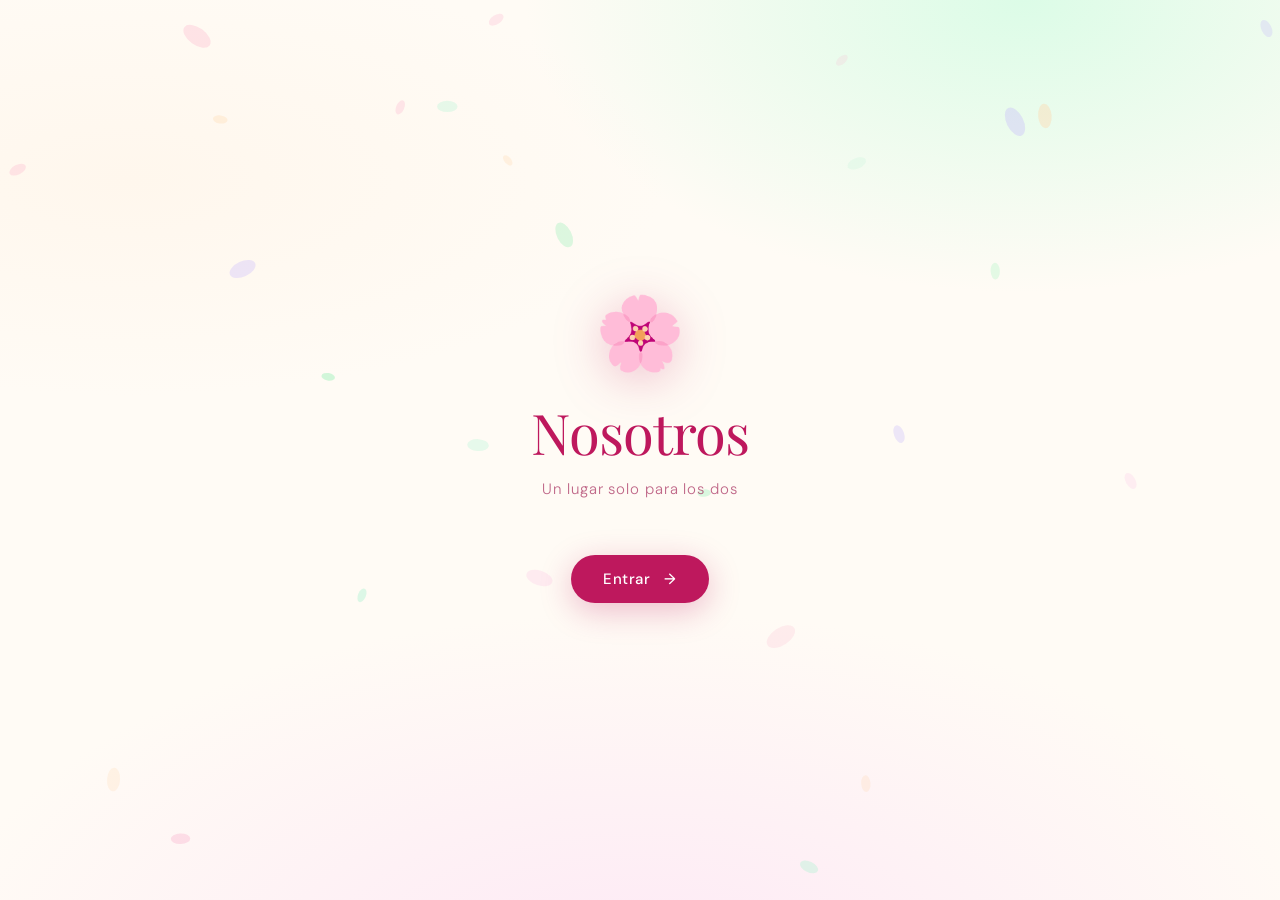
==== index.html @ 71f66331 "Rename index.html.html to index.html" ====
<!DOCTYPE html>
<html lang="es">
<head>
  <meta charset="UTF-8" />
  <meta name="viewport" content="width=device-width, initial-scale=1.0, viewport-fit=cover" />
  <title>Nosotros 💕</title>

  <!-- ── PWA / App icon meta ── -->
  <!-- Nombre que aparece bajo el ícono -->
  <meta name="application-name" content="Nosotros 💕" />
  <meta name="apple-mobile-web-app-title" content="Nosotros 💕" />

  <!-- iOS: comportamiento de app completa (sin barra Safari) -->
  <meta name="apple-mobile-web-app-capable" content="yes" />
  <meta name="apple-mobile-web-app-status-bar-style" content="default" />

  <!-- Android Chrome -->
  <meta name="mobile-web-app-capable" content="yes" />
  <meta name="theme-color" content="#fce7f3" />

  <!-- Ícono generado inline como SVG → data URI (iOS + Android) -->
  <link rel="apple-touch-icon" href="[data-uri]" />
  <link rel="icon" type="image/svg+xml" href="[data-uri]" />

  <!-- Manifest inline para Android (Chrome "Agregar a inicio") -->
  <link rel="manifest" href="[data-uri]" />

  <!-- Pantalla de splash para iOS (color de fondo mientras carga) -->
  <style>
    /* Ocupa toda la pantalla en modo standalone (sin barra Safari) */
    @media all and (display-mode: standalone) {
      body { padding-top: env(safe-area-inset-top); }
    }
  </style>

  <link href="https://fonts.googleapis.com/css2?family=Playfair+Display:ital,wght@0,400;0,500;1,400&family=DM+Sans:wght@300;400;500&display=swap" rel="stylesheet" />
  <style>
    *, *::before, *::after { box-sizing: border-box; margin: 0; padding: 0; }

    :root {
      --rose:    #be185d;
      --rose-lt: #fce7f3;
      --rose-md: #fbb6ce;
      --rose-dk: #9d174d;
      --green:   #065f46;
      --green-lt:#d1fae5;
      --green-md:#6ee7b7;
      --cream:   #fffbf5;
      --font-display: 'Playfair Display', Georgia, serif;
      --font-body:    'DM Sans', sans-serif;
    }

    html, body {
      min-height: 100%;
      background: var(--cream);
      font-family: var(--font-body);
      color: var(--rose-dk);
      overflow-x: hidden;
    }

    /* =========================================
       PORTADA
    ========================================= */
    #portada {
      min-height: 100vh;
      display: flex;
      flex-direction: column;
      align-items: center;
      justify-content: center;
      position: relative;
      cursor: pointer;
      overflow: hidden;
      background:
        radial-gradient(ellipse 80% 60% at 50% 110%, #fde8f5 0%, transparent 70%),
        radial-gradient(ellipse 60% 50% at 80% 0%, #dcfce7 0%, transparent 65%),
        radial-gradient(ellipse 70% 40% at 10% 20%, #fff7ed 0%, transparent 60%),
        var(--cream);
      transition: opacity 0.9s ease;
    }

    /* Petals canvas */
    #petalCanvas {
      position: absolute;
      inset: 0;
      pointer-events: none;
    }

    .portada-inner {
      position: relative;
      z-index: 2;
      display: flex;
      flex-direction: column;
      align-items: center;
      text-align: center;
      padding: 40px;
      animation: riseIn 1.2s cubic-bezier(0.22,1,0.36,1) both;
    }

    @keyframes riseIn {
      from { opacity: 0; transform: translateY(30px); }
      to   { opacity: 1; transform: translateY(0); }
    }

    .portada-icon {
      font-size: 72px;
      line-height: 1;
      margin-bottom: 24px;
      animation: heartbeat 2s ease-in-out infinite;
      filter: drop-shadow(0 8px 24px rgba(190,24,93,0.25));
    }

    @keyframes heartbeat {
      0%, 100% { transform: scale(1) rotate(-3deg); }
      30%       { transform: scale(1.15) rotate(2deg); }
      60%       { transform: scale(1.05) rotate(-1deg); }
    }

    .portada-title {
      font-family: var(--font-display);
      font-size: clamp(36px, 8vw, 56px);
      font-weight: 400;
      color: var(--rose);
      letter-spacing: -0.02em;
      margin-bottom: 10px;
    }

    .portada-sub {
      font-size: 15px;
      font-weight: 300;
      color: var(--rose-dk);
      opacity: 0.65;
      letter-spacing: 0.06em;
      margin-bottom: 56px;
    }

    .tap-btn {
      display: inline-flex;
      align-items: center;
      gap: 10px;
      padding: 14px 32px;
      background: var(--rose);
      color: white;
      border: none;
      border-radius: 60px;
      font-family: var(--font-body);
      font-size: 15px;
      font-weight: 500;
      letter-spacing: 0.04em;
      cursor: pointer;
      box-shadow: 0 8px 32px rgba(190,24,93,0.28);
      transition: transform 0.2s ease, box-shadow 0.2s ease;
      animation: tapPulse 2.5s ease-in-out infinite;
    }

    @keyframes tapPulse {
      0%, 100% { box-shadow: 0 8px 32px rgba(190,24,93,0.28); }
      50%       { box-shadow: 0 12px 40px rgba(190,24,93,0.45); }
    }

    .tap-btn:hover {
      transform: translateY(-2px);
      box-shadow: 0 16px 40px rgba(190,24,93,0.38);
    }

    /* =========================================
       CINEMATICA / MAIN
    ========================================= */
    #cine {
      display: none;
      min-height: 100vh;
      flex-direction: column;
      align-items: center;
      padding: 48px 24px 60px;
      background:
        radial-gradient(ellipse 90% 50% at 50% 0%, #fce7f3 0%, transparent 60%),
        radial-gradient(ellipse 60% 40% at 90% 80%, #d1fae5 0%, transparent 55%),
        var(--cream);
    }

    /* Fade + slide in cuando aparece */
    #cine.visible {
      animation: cineReveal 0.9s cubic-bezier(0.22,1,0.36,1) both;
    }

    @keyframes cineReveal {
      from { opacity: 0; transform: translateY(24px); }
      to   { opacity: 1; transform: translateY(0); }
    }

    /* Header */
    .cine-tag {
      font-size: 11px;
      letter-spacing: 0.2em;
      text-transform: uppercase;
      color: var(--rose);
      opacity: 0.55;
      margin-bottom: 8px;
    }

    .cine-headline {
      font-family: var(--font-display);
      font-size: clamp(28px, 6vw, 40px);
      font-weight: 400;
      color: var(--rose);
      text-align: center;
      margin-bottom: 40px;
      line-height: 1.2;
    }

    /* Contador */
    .contador-wrap {
      display: grid;
      grid-template-columns: repeat(3, 1fr);
      gap: 14px;
      width: 100%;
      max-width: 480px;
      margin-bottom: 12px;
    }

    .cont-card {
      background: white;
      border: 1px solid var(--rose-md);
      border-radius: 20px;
      padding: 22px 10px 18px;
      text-align: center;
      box-shadow: 0 4px 24px rgba(251,182,206,0.18);
      transition: transform 0.3s ease;
      animation: cardIn 0.7s cubic-bezier(0.22,1,0.36,1) both;
    }

    .cont-card:nth-child(1) { animation-delay: 0.1s; }
    .cont-card:nth-child(2) { animation-delay: 0.2s; }
    .cont-card:nth-child(3) { animation-delay: 0.3s; }

    @keyframes cardIn {
      from { opacity: 0; transform: translateY(16px) scale(0.95); }
      to   { opacity: 1; transform: translateY(0) scale(1); }
    }

    .cont-card:hover { transform: translateY(-3px); }

    .cont-num {
      display: block;
      font-family: var(--font-display);
      font-size: 48px;
      font-weight: 400;
      color: var(--rose);
      line-height: 1;
      margin-bottom: 6px;
    }

    .cont-label {
      display: block;
      font-size: 10px;
      font-weight: 500;
      letter-spacing: 0.18em;
      text-transform: uppercase;
      color: var(--rose-dk);
      opacity: 0.5;
    }

    .minSeg-line {
      font-size: 12px;
      color: var(--rose);
      opacity: 0.45;
      letter-spacing: 0.06em;
      margin-bottom: 32px;
      font-variant-numeric: tabular-nums;
    }

    /* Mensiversario banner */
    #mesBadge {
      display: none;
      width: 100%;
      max-width: 480px;
      background: linear-gradient(135deg, #fce7f3, #fff0f8);
      border: 1px solid var(--rose-md);
      border-radius: 16px;
      padding: 16px 20px;
      text-align: center;
      margin-bottom: 24px;
      animation: cineReveal 0.6s ease both;
    }

    #mesBadge p {
      font-size: 15px;
      color: var(--rose);
      font-family: var(--font-display);
      font-style: italic;
    }

    /* Fecha picker */
    .fecha-row {
      display: flex;
      align-items: center;
      gap: 12px;
      width: 100%;
      max-width: 480px;
      margin-bottom: 28px;
    }

    .fecha-row label {
      font-size: 13px;
      color: var(--rose);
      white-space: nowrap;
      opacity: 0.75;
      font-weight: 400;
    }

    .fecha-row input[type=date] {
      flex: 1;
      font-size: 14px;
      font-family: var(--font-body);
      border: 1px solid var(--rose-md);
      border-radius: 12px;
      padding: 8px 14px;
      background: white;
      color: var(--rose-dk);
      outline: none;
      transition: border-color 0.2s;
    }

    .fecha-row input[type=date]:focus {
      border-color: var(--rose);
    }

    /* Frase box */
    .frase-card {
      position: relative;
      width: 100%;
      max-width: 480px;
      background: white;
      border: 1px solid var(--green-md);
      border-radius: 20px;
      padding: 24px 28px;
      margin-bottom: 20px;
      text-align: center;
      box-shadow: 0 4px 24px rgba(110,231,183,0.12);
    }

    .frase-display {
      font-family: var(--font-display);
      font-style: italic;
      font-size: 18px;
      color: var(--green);
      line-height: 1.65;
    }

    .frase-edit-input {
      display: none;
      width: 100%;
      font-family: var(--font-display);
      font-style: italic;
      font-size: 17px;
      color: var(--green);
      border: none;
      outline: none;
      resize: none;
      text-align: center;
      background: transparent;
      line-height: 1.65;
    }

    .edit-frase-btn {
      position: absolute;
      top: 12px; right: 14px;
      background: none;
      border: none;
      font-size: 15px;
      cursor: pointer;
      opacity: 0.4;
      transition: opacity 0.2s;
    }
    .edit-frase-btn:hover { opacity: 1; }

    /* Frases extras */
    .frases-section {
      width: 100%;
      max-width: 480px;
      margin-bottom: 28px;
    }

    .frases-toggle {
      display: flex;
      align-items: center;
      justify-content: space-between;
      width: 100%;
      background: none;
      border: none;
      font-family: var(--font-body);
      font-size: 13px;
      color: var(--rose);
      opacity: 0.65;
      cursor: pointer;
      padding: 8px 0;
      letter-spacing: 0.04em;
      transition: opacity 0.2s;
    }
    .frases-toggle:hover { opacity: 1; }

    .frases-panel {
      display: none;
      flex-direction: column;
      gap: 8px;
      padding: 14px 0 4px;
    }
    .frases-panel.open { display: flex; }

    .frase-item {
      display: flex;
      align-items: center;
      gap: 8px;
    }

    .frase-item input[type=text] {
      flex: 1;
      font-family: var(--font-display);
      font-style: italic;
      font-size: 14px;
      border: 1px solid #e5e7eb;
      border-radius: 10px;
      padding: 8px 12px;
      color: var(--green);
      background: white;
      outline: none;
      transition: border-color 0.2s;
    }
    .frase-item input[type=text]:focus { border-color: var(--green-md); }

    .del-frase-btn {
      background: none;
      border: none;
      color: #f43f5e;
      font-size: 18px;
      cursor: pointer;
      opacity: 0.45;
      transition: opacity 0.2s;
      line-height: 1;
      padding: 2px 4px;
    }
    .del-frase-btn:hover { opacity: 1; }

    .add-frase-btn {
      align-self: flex-start;
      background: none;
      border: 1px solid var(--rose-md);
      border-radius: 10px;
      padding: 7px 16px;
      font-family: var(--font-body);
      font-size: 13px;
      color: var(--rose);
      cursor: pointer;
      margin-top: 4px;
      transition: background 0.2s;
    }
    .add-frase-btn:hover { background: var(--rose-lt); }

    /* Exportar / Importar */
    .sync-section {
      width: 100%;
      max-width: 480px;
      margin-bottom: 20px;
    }

    .sync-toggle {
      display: flex;
      align-items: center;
      justify-content: space-between;
      width: 100%;
      background: none;
      border: none;
      font-family: var(--font-body);
      font-size: 13px;
      color: var(--rose);
      opacity: 0.65;
      cursor: pointer;
      padding: 8px 0;
      letter-spacing: 0.04em;
      transition: opacity 0.2s;
    }
    .sync-toggle:hover { opacity: 1; }

    .sync-panel {
      display: none;
      flex-direction: column;
      gap: 12px;
      padding: 14px 0 4px;
    }
    .sync-panel.open { display: flex; }

    .sync-desc {
      font-size: 12px;
      color: var(--rose-dk);
      opacity: 0.6;
      line-height: 1.5;
    }

    .sync-btns {
      display: flex;
      gap: 10px;
      flex-wrap: wrap;
    }

    .sync-btn {
      flex: 1;
      min-width: 130px;
      padding: 10px 16px;
      border-radius: 12px;
      font-family: var(--font-body);
      font-size: 13px;
      font-weight: 500;
      cursor: pointer;
      text-align: center;
      transition: transform 0.15s ease, box-shadow 0.15s ease;
      border: none;
    }
    .sync-btn:hover { transform: translateY(-1px); }

    .sync-btn.export {
      background: var(--rose);
      color: white;
      box-shadow: 0 4px 16px rgba(190,24,93,0.22);
    }
    .sync-btn.export:hover { box-shadow: 0 8px 24px rgba(190,24,93,0.32); }

    .sync-btn.import {
      background: white;
      color: var(--green);
      border: 1px solid var(--green-md);
      box-shadow: 0 4px 16px rgba(110,231,183,0.12);
      display: flex;
      align-items: center;
      justify-content: center;
    }
    .sync-btn.import:hover { box-shadow: 0 8px 24px rgba(110,231,183,0.22); }

    .sync-msg {
      font-size: 13px;
      color: var(--green);
      font-style: italic;
      min-height: 20px;
      transition: opacity 0.3s;
    }
    .sync-msg.error { color: #e11d48; }

    .import-area {
      display: flex;
      flex-direction: column;
      gap: 8px;
    }

    .import-textarea {
      width: 100%;
      font-size: 11px;
      font-family: monospace;
      border: 1px solid #e5e7eb;
      border-radius: 10px;
      padding: 10px 12px;
      resize: none;
      color: var(--green);
      background: #f0fdf4;
      outline: none;
      transition: border-color 0.2s;
    }
    .import-textarea:focus { border-color: var(--green-md); }
    .import-textarea::placeholder { color: #9ca3af; font-style: italic; font-family: var(--font-body); }

    .sync-btn.import-paste {
      align-self: flex-start;
      background: white;
      color: var(--green);
      border: 1px solid var(--green-md);
      box-shadow: 0 4px 16px rgba(110,231,183,0.12);
      padding: 10px 20px;
      border-radius: 12px;
      font-family: var(--font-body);
      font-size: 13px;
      font-weight: 500;
      cursor: pointer;
      transition: transform 0.15s ease, box-shadow 0.15s ease;
    }
    .sync-btn.import-paste:hover {
      transform: translateY(-1px);
      box-shadow: 0 8px 24px rgba(110,231,183,0.22);
    }

    /* Volver */
    .back-btn {
      background: none;
      border: none;
      font-family: var(--font-body);
      font-size: 13px;
      color: var(--rose-dk);
      opacity: 0.4;
      cursor: pointer;
      margin-top: 12px;
      letter-spacing: 0.04em;
      transition: opacity 0.2s;
    }
    .back-btn:hover { opacity: 0.9; }

    /* =========================================
       CANVAS PETAL STYLES (JS driven)
    ========================================= */
    canvas { display: block; }
  </style>
</head>
<body>

<!-- ==================== PORTADA ==================== -->
<div id="portada" onclick="entrar()">
  <canvas id="petalCanvas"></canvas>

  <div class="portada-inner">
    <div class="portada-icon">🌸</div>
    <h1 class="portada-title">Nosotros</h1>
    <p class="portada-sub">Un lugar solo para los dos</p>
    <button class="tap-btn" onclick="entrar()">
      Entrar &nbsp; →
    </button>
  </div>
</div>

<!-- ==================== CINEMATICA ==================== -->
<div id="cine">

  <p class="cine-tag">💕 llevamos juntos</p>
  <h2 class="cine-headline">Cada día contigo cuenta</h2>

  <!-- Contador -->
  <div class="contador-wrap">
    <div class="cont-card">
      <span class="cont-num" id="numDias">0</span>
      <span class="cont-label">Días</span>
    </div>
    <div class="cont-card">
      <span class="cont-num" id="numMeses">0</span>
      <span class="cont-label">Meses</span>
    </div>
    <div class="cont-card">
      <span class="cont-num" id="numHoras">0</span>
      <span class="cont-label">Horas</span>
    </div>
  </div>
  <p class="minSeg-line" id="minSegLine">— : — actualizando…</p>

  <!-- Mensiversario -->
  <div id="mesBadge">
    <p>🎉 ¡Hoy cumplen <strong id="mesNum">0</strong> meses juntos! Feliz mensiversario 💕</p>
  </div>

  <!-- Fecha inicio -->
  <div class="fecha-row">
    <label>📅 Desde:</label>
    <input type="date" id="fechaInicio" onchange="guardarFecha()" />
  </div>

  <!-- Frase principal -->
  <div class="frase-card">
    <button class="edit-frase-btn" onclick="toggleEditFrase()" title="Editar frase">✏️</button>
    <p class="frase-display" id="fraseDisplay">"Desde ese día, todo tiene más color."</p>
    <textarea class="frase-edit-input" id="fraseEditArea" rows="3" onblur="guardarFrase()"></textarea>
  </div>

  <!-- Frases extras -->
  <div class="frases-section">
    <button class="frases-toggle" onclick="togglePanel()">
      <span>🌿 Frases adicionales (se alternan al abrir)</span>
      <span id="toggleArrow">▸</span>
    </button>
    <div class="frases-panel" id="frasesPanel">
      <div id="frasesLista"></div>
      <button class="add-frase-btn" onclick="agregarFrase()">+ Agregar frase</button>
    </div>
  </div>

  <!-- Exportar / Importar -->
  <div class="sync-section">
    <button class="sync-toggle" onclick="toggleSync()">
      <span>🔄 Exportar / Importar datos</span>
      <span id="syncArrow">▸</span>
    </button>
    <div class="sync-panel" id="syncPanel">
      <p class="sync-desc">Exportá el código de tus datos, copialo y pegalo en el otro dispositivo.</p>

      <div class="sync-btns">
        <button class="sync-btn export" onclick="exportarDatos()">⬇ Exportar — copiar código</button>
      </div>

      <div class="import-area">
        <p class="sync-desc" style="margin-bottom:8px">Importar en este dispositivo — pegá el código acá:</p>
        <textarea id="importTextarea" class="import-textarea" placeholder='Pegá el código exportado aquí...' rows="3"></textarea>
        <button class="sync-btn import-paste" onclick="importarDesdeTexto()">⬆ Importar</button>
      </div>

      <div id="syncMsg" class="sync-msg"></div>
    </div>
  </div>

  <button class="back-btn" onclick="volver()">← Volver a la portada</button>
</div>

<!-- ==================== SCRIPTS ==================== -->
<script>
  /* ---------- PETALS CANVAS ---------- */
  (function() {
    const canvas = document.getElementById('petalCanvas');
    const ctx = canvas.getContext('2d');
    let petals = [];
    const COLORS = ['#fbb6ce','#86efac','#fed7aa','#c4b5fd','#a7f3d0','#fbcfe8'];

    function resize() {
      canvas.width  = window.innerWidth;
      canvas.height = window.innerHeight;
    }

    function makePetal() {
      return {
        x:  Math.random() * canvas.width,
        y:  Math.random() * canvas.height,
        r:  6 + Math.random() * 10,
        vx: (Math.random() - 0.5) * 0.4,
        vy: -0.3 - Math.random() * 0.5,
        rot: Math.random() * Math.PI * 2,
        vRot: (Math.random() - 0.5) * 0.03,
        alpha: 0.15 + Math.random() * 0.25,
        color: COLORS[Math.floor(Math.random() * COLORS.length)]
      };
    }

    function init() {
      resize();
      for (let i = 0; i < 28; i++) petals.push(makePetal());
    }

    function drawPetal(p) {
      ctx.save();
      ctx.translate(p.x, p.y);
      ctx.rotate(p.rot);
      ctx.globalAlpha = p.alpha;
      ctx.fillStyle = p.color;
      ctx.beginPath();
      ctx.ellipse(0, 0, p.r, p.r * 0.55, 0, 0, Math.PI * 2);
      ctx.fill();
      ctx.restore();
    }

    function loop() {
      ctx.clearRect(0, 0, canvas.width, canvas.height);
      petals.forEach(p => {
        p.x   += p.vx;
        p.y   += p.vy;
        p.rot += p.vRot;
        if (p.y < -20) { p.y = canvas.height + 20; p.x = Math.random() * canvas.width; }
        drawPetal(p);
      });
      requestAnimationFrame(loop);
    }

    window.addEventListener('resize', resize);
    init();
    loop();
  })();

  /* ---------- STATE ---------- */
  const DEFAULT_FRASES = [
    "Desde ese día, todo tiene más color.",
    "Cada día contigo es mi favorito.",
    "Te elegí ayer, te elijo hoy, te elegiré siempre.",
    "Gracias por aparecer en mi historia.",
  ];

  let frases = JSON.parse(localStorage.getItem('frases_v2') || 'null') || [...DEFAULT_FRASES];
  let fraseIdx = 0;
  let timerRef = null;
  let panelOpen = false;

  /* ---------- PERSISTENCIA ---------- */
  function save() {
    try { localStorage.setItem('frases_v2', JSON.stringify(frases)); } catch(e) {}
  }

  function cargarFecha() {
    const f = localStorage.getItem('fechaInicio_v2');
    if (f) {
      document.getElementById('fechaInicio').value = f;
    } else {
      const d = new Date();
      d.setMonth(d.getMonth() - 2);
      document.getElementById('fechaInicio').value = d.toISOString().split('T')[0];
    }
  }

  function guardarFecha() {
    try { localStorage.setItem('fechaInicio_v2', document.getElementById('fechaInicio').value); } catch(e) {}
    actualizarContador();
  }

  /* ---------- CONTADOR ---------- */
  function actualizarContador() {
    const val = document.getElementById('fechaInicio').value;
    if (!val) return;
    const inicio = new Date(val + 'T00:00:00');
    const ahora  = new Date();
    const diffMs = ahora - inicio;
    if (diffMs < 0) return;

    const totalSeg  = Math.floor(diffMs / 1000);
    const totalMin  = Math.floor(totalSeg / 60);
    const totalHoras= Math.floor(totalMin / 60);
    const totalDias = Math.floor(totalHoras / 24);
    const meses     = Math.floor(totalDias / 30.4375);

    const seg = totalSeg % 60;
    const min = totalMin % 60;

    document.getElementById('numDias').textContent  = totalDias;
    document.getElementById('numMeses').textContent = meses;
    document.getElementById('numHoras').textContent = totalHoras;
    document.getElementById('minSegLine').textContent =
      String(min).padStart(2,'0') + ' min  ' + String(seg).padStart(2,'0') + ' seg — actualizando ⏱';

    /* Mensiversario */
    const badge = document.getElementById('mesBadge');
    if (new Date().getDate() === inicio.getDate() && meses > 0) {
      document.getElementById('mesNum').textContent = meses;
      badge.style.display = 'block';
    } else {
      badge.style.display = 'none';
    }
  }

  /* ---------- FRASES ---------- */
  function mostrarFrase() {
    const idx = fraseIdx % frases.length;
    document.getElementById('fraseDisplay').textContent = '\u201c' + frases[idx] + '\u201d';
    document.getElementById('fraseEditArea').value = frases[idx];
    fraseIdx = (fraseIdx + 1) % frases.length;
  }

  function toggleEditFrase() {
    const display = document.getElementById('fraseDisplay');
    const area    = document.getElementById('fraseEditArea');
    if (area.style.display === 'block') {
      guardarFrase();
    } else {
      const idx = (fraseIdx - 1 + frases.length) % frases.length;
      area.value = frases[idx];
      area.style.display = 'block';
      display.style.display = 'none';
      area.focus();
    }
  }

  function guardarFrase() {
    const area    = document.getElementById('fraseEditArea');
    const display = document.getElementById('fraseDisplay');
    const idx     = (fraseIdx - 1 + frases.length) % frases.length;
    if (area.value.trim()) {
      frases[idx] = area.value.trim();
      save();
    }
    display.textContent = '\u201c' + frases[idx] + '\u201d';
    area.style.display    = 'none';
    display.style.display = 'block';
    renderFrasesLista();
  }

  function renderFrasesLista() {
    const lista = document.getElementById('frasesLista');
    lista.innerHTML = '';
    frases.forEach((fr, i) => {
      const row = document.createElement('div');
      row.className = 'frase-item';
      const inp = document.createElement('input');
      inp.type = 'text';
      inp.value = fr;
      inp.addEventListener('change', () => { frases[i] = inp.value; save(); });
      row.appendChild(inp);
      if (frases.length > 1) {
        const del = document.createElement('button');
        del.className = 'del-frase-btn';
        del.textContent = '×';
        del.addEventListener('click', () => { frases.splice(i,1); save(); renderFrasesLista(); });
        row.appendChild(del);
      }
      lista.appendChild(row);
    });
  }

  function agregarFrase() {
    frases.push('Escribí tu frase aquí...');
    save();
    renderFrasesLista();
  }

  function togglePanel() {
    panelOpen = !panelOpen;
    document.getElementById('frasesPanel').classList.toggle('open', panelOpen);
    document.getElementById('toggleArrow').textContent = panelOpen ? '▾' : '▸';
    if (panelOpen) renderFrasesLista();
  }

  /* ---------- SYNC: EXPORTAR / IMPORTAR ---------- */
  let syncOpen = false;

  function toggleSync() {
    syncOpen = !syncOpen;
    document.getElementById('syncPanel').classList.toggle('open', syncOpen);
    document.getElementById('syncArrow').textContent = syncOpen ? '▾' : '▸';
  }

  function exportarDatos() {
    const datos = {
      version: 1,
      fechaInicio: document.getElementById('fechaInicio').value || localStorage.getItem('fechaInicio_v2') || '',
      frases: frases
    };
    const json = JSON.stringify(datos);

    // Mostrar modal con el código para copiar
    document.getElementById('exportJson').value = json;
    document.getElementById('exportModal').style.display = 'flex';
  }

  function copiarJson() {
    const ta = document.getElementById('exportJson');
    ta.select();
    ta.setSelectionRange(0, 99999);
    try {
      navigator.clipboard.writeText(ta.value).then(() => {
        mostrarSyncMsg('✅ Copiado al portapapeles', false);
      }).catch(() => {
        document.execCommand('copy');
        mostrarSyncMsg('✅ Copiado al portapapeles', false);
      });
    } catch(e) {
      document.execCommand('copy');
      mostrarSyncMsg('✅ Copiado al portapapeles', false);
    }
    cerrarModal();
  }

  function cerrarModal() {
    document.getElementById('exportModal').style.display = 'none';
  }

  function importarDatos(event) {
    const file = event.target.files[0];
    if (!file) return;
    const reader = new FileReader();
    reader.onload = function(e) {
      procesarJson(e.target.result);
      event.target.value = '';
    };
    reader.readAsText(file);
  }

  function importarDesdeTexto() {
    const texto = document.getElementById('importTextarea').value.trim();
    if (!texto) { mostrarSyncMsg('❌ Pegá el código primero', true); return; }
    procesarJson(texto);
    document.getElementById('importTextarea').value = '';
  }

  function procesarJson(texto) {
    try {
      const datos = JSON.parse(texto);
      if (!datos.frases || !Array.isArray(datos.frases)) throw new Error('inválido');
      if (datos.fechaInicio) {
        document.getElementById('fechaInicio').value = datos.fechaInicio;
        localStorage.setItem('fechaInicio_v2', datos.fechaInicio);
      }
      frases = datos.frases;
      fraseIdx = 0;
      save();
      mostrarFrase();
      renderFrasesLista();
      actualizarContador();
      mostrarSyncMsg('💕 Datos importados correctamente', false);
    } catch(err) {
      mostrarSyncMsg('❌ Código inválido. Copialo completo desde la exportación.', true);
    }
  }

  function mostrarSyncMsg(texto, esError) {
    const msg = document.getElementById('syncMsg');
    msg.textContent = texto;
    msg.className = 'sync-msg' + (esError ? ' error' : '');
    setTimeout(() => { msg.textContent = ''; msg.className = 'sync-msg'; }, 5000);
  }

  /* ---------- NAVEGACION ---------- */
  function entrar() {
    const portada = document.getElementById('portada');
    const cine    = document.getElementById('cine');
    portada.style.opacity = '0';
    portada.style.pointerEvents = 'none';
    setTimeout(() => {
      portada.style.display = 'none';
      cine.style.display    = 'flex';
      cine.classList.add('visible');
      cargarFecha();
      mostrarFrase();
      actualizarContador();
      timerRef = setInterval(actualizarContador, 1000);
    }, 800);
  }

  function volver() {
    if (timerRef) { clearInterval(timerRef); timerRef = null; }
    const cine    = document.getElementById('cine');
    const portada = document.getElementById('portada');
    cine.classList.remove('visible');
    cine.style.display = 'none';
    portada.style.display = 'flex';
    portada.style.opacity = '0';
    portada.style.pointerEvents = '';
    setTimeout(() => { portada.style.opacity = '1'; }, 30);
  }
</script>
<!-- Modal exportación -->
<div id="exportModal" style="display:none; position:fixed; inset:0; background:rgba(0,0,0,0.45); z-index:999; align-items:center; justify-content:center; padding:24px;">
  <div style="background:white; border-radius:20px; padding:28px 24px; width:100%; max-width:440px; box-shadow:0 16px 48px rgba(0,0,0,0.2);">
    <p style="font-family:var(--font-display); font-size:18px; color:var(--rose); margin-bottom:8px;">Tus datos 💕</p>
    <p style="font-size:12px; color:var(--rose-dk); opacity:0.6; margin-bottom:14px; line-height:1.5;">Copiá este código completo y pegalo en la sección "Importar" del otro dispositivo. También podés mandarlo por WhatsApp o email.</p>
    <textarea id="exportJson" readonly style="width:100%; height:90px; font-size:11px; font-family:monospace; border:1px solid var(--rose-md); border-radius:10px; padding:10px; resize:none; color:var(--rose-dk); background:#fff8fb; outline:none;"></textarea>
    <div style="display:flex; gap:10px; margin-top:14px;">
      <button onclick="copiarJson()" style="flex:1; padding:11px; background:var(--rose); color:white; border:none; border-radius:12px; font-family:var(--font-body); font-size:14px; font-weight:500; cursor:pointer;">📋 Copiar</button>
      <button onclick="cerrarModal()" style="padding:11px 18px; background:none; border:1px solid #e5e7eb; border-radius:12px; font-family:var(--font-body); font-size:14px; color:#6b7280; cursor:pointer;">Cerrar</button>
    </div>
  </div>
</div>

</body>
</html>
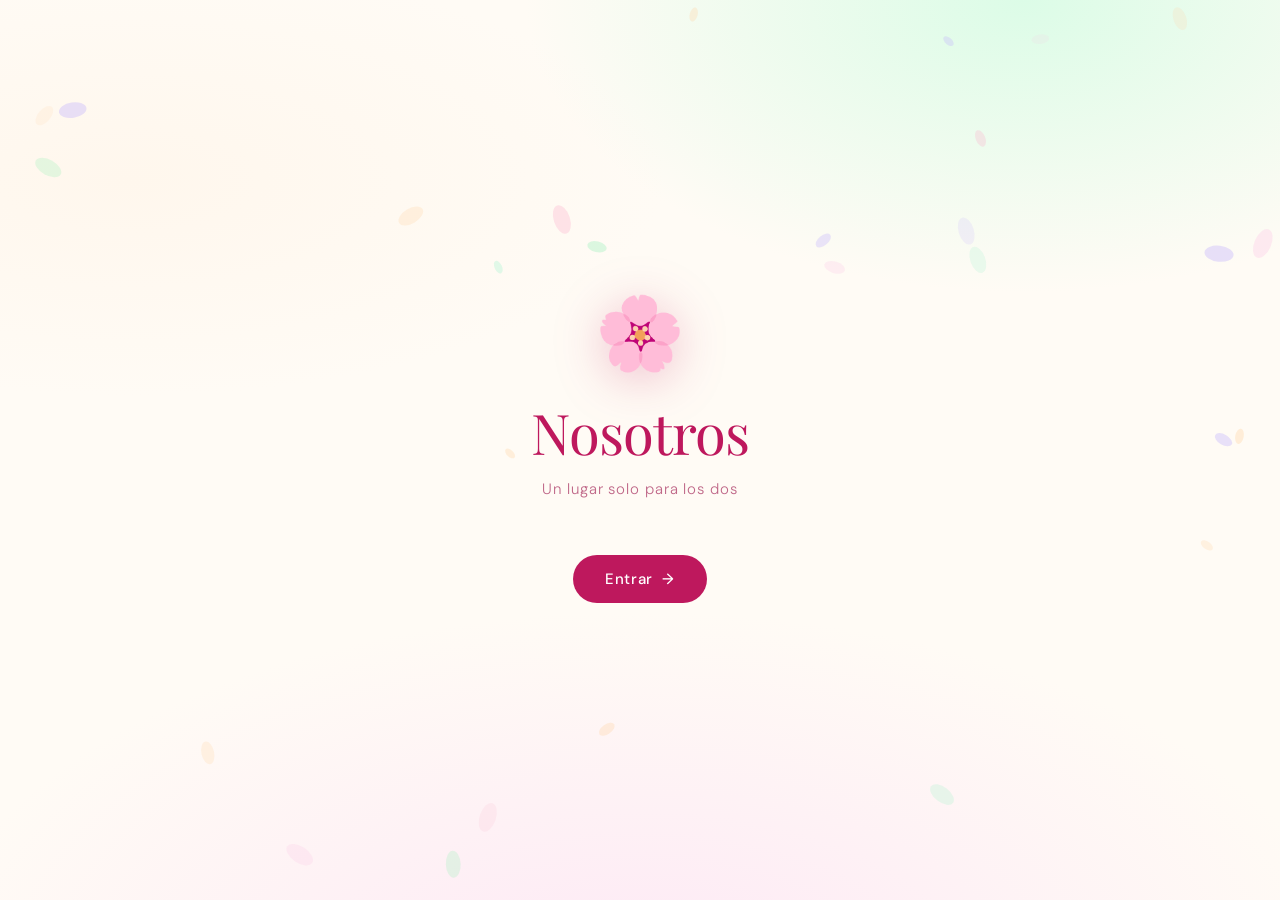
==== commit 6c361b1f: "Arregle 2 bugs en frases" ====
--- a/index.html
+++ b/index.html
@@ -5,62 +5,86 @@
   <meta name="viewport" content="width=device-width, initial-scale=1.0, viewport-fit=cover" />
   <title>Nosotros 💕</title>
 
-  <!-- ── PWA / App icon meta ── -->
-  <!-- Nombre que aparece bajo el ícono -->
-  <meta name="application-name" content="Nosotros 💕" />
-  <meta name="apple-mobile-web-app-title" content="Nosotros 💕" />
-
-  <!-- iOS: comportamiento de app completa (sin barra Safari) -->
-  <meta name="apple-mobile-web-app-capable" content="yes" />
+  <!-- ── PWA meta ── -->
+  <meta name="application-name"                content="Nosotros 💕" />
+  <meta name="apple-mobile-web-app-title"      content="Nosotros 💕" />
+  <meta name="apple-mobile-web-app-capable"    content="yes" />
   <meta name="apple-mobile-web-app-status-bar-style" content="default" />
-
-  <!-- Android Chrome -->
-  <meta name="mobile-web-app-capable" content="yes" />
-  <meta name="theme-color" content="#fce7f3" />
-
-  <!-- Ícono generado inline como SVG → data URI (iOS + Android) -->
+  <meta name="mobile-web-app-capable"          content="yes" />
+  <meta name="theme-color"                     content="#fce7f3" />
+
+  <!-- ── Ícono SVG inline (iOS + Android) ── -->
   <link rel="apple-touch-icon" href="[data-uri]" />
-  <link rel="icon" type="image/svg+xml" href="[data-uri]" />
-
-  <!-- Manifest inline para Android (Chrome "Agregar a inicio") -->
+  <link rel="icon" type="image/svg+xml"        href="[data-uri]" />
+
+  <!-- ── Manifest Android ── -->
   <link rel="manifest" href="[data-uri]" />
 
-  <!-- Pantalla de splash para iOS (color de fondo mientras carga) -->
+  <link href="https://fonts.googleapis.com/css2?family=Playfair+Display:ital,wght@0,400;0,500;1,400&family=DM+Sans:wght@300;400;500&display=swap" rel="stylesheet" />
+
   <style>
-    /* Ocupa toda la pantalla en modo standalone (sin barra Safari) */
-    @media all and (display-mode: standalone) {
-      body { padding-top: env(safe-area-inset-top); }
-    }
-  </style>
-
-  <link href="https://fonts.googleapis.com/css2?family=Playfair+Display:ital,wght@0,400;0,500;1,400&family=DM+Sans:wght@300;400;500&display=swap" rel="stylesheet" />
-  <style>
+    /* =============================================
+       TOKENS Y RESET
+    ============================================= */
     *, *::before, *::after { box-sizing: border-box; margin: 0; padding: 0; }
 
     :root {
-      --rose:    #be185d;
-      --rose-lt: #fce7f3;
-      --rose-md: #fbb6ce;
-      --rose-dk: #9d174d;
-      --green:   #065f46;
-      --green-lt:#d1fae5;
-      --green-md:#6ee7b7;
-      --cream:   #fffbf5;
-      --font-display: 'Playfair Display', Georgia, serif;
-      --font-body:    'DM Sans', sans-serif;
+      --rose:        #be185d;
+      --rose-lt:     #fce7f3;
+      --rose-md:     #fbb6ce;
+      --rose-dk:     #9d174d;
+      --green:       #065f46;
+      --green-md:    #6ee7b7;
+      --cream:       #fffbf5;
+      --font-serif:  'Playfair Display', Georgia, serif;
+      --font-sans:   'DM Sans', sans-serif;
+      --radius-card: 20px;
+      --radius-btn:  12px;
+      --max-w:       480px;
     }
 
     html, body {
       min-height: 100%;
       background: var(--cream);
-      font-family: var(--font-body);
+      font-family: var(--font-sans);
       color: var(--rose-dk);
       overflow-x: hidden;
     }
 
-    /* =========================================
+    @media all and (display-mode: standalone) {
+      body { padding-top: env(safe-area-inset-top); }
+    }
+
+    canvas { display: block; }
+
+    /* =============================================
+       ANIMACIONES
+    ============================================= */
+    @keyframes riseIn {
+      from { opacity: 0; transform: translateY(30px); }
+      to   { opacity: 1; transform: translateY(0); }
+    }
+    @keyframes heartbeat {
+      0%, 100% { transform: scale(1) rotate(-3deg); }
+      30%       { transform: scale(1.15) rotate(2deg); }
+      60%       { transform: scale(1.05) rotate(-1deg); }
+    }
+    @keyframes tapPulse {
+      0%, 100% { box-shadow: 0 8px 32px rgba(190,24,93,0.28); }
+      50%       { box-shadow: 0 12px 40px rgba(190,24,93,0.45); }
+    }
+    @keyframes slideIn {
+      from { opacity: 0; transform: translateY(24px); }
+      to   { opacity: 1; transform: translateY(0); }
+    }
+    @keyframes cardIn {
+      from { opacity: 0; transform: translateY(16px) scale(0.95); }
+      to   { opacity: 1; transform: translateY(0) scale(1); }
+    }
+
+    /* =============================================
        PORTADA
-    ========================================= */
+    ============================================= */
     #portada {
       min-height: 100vh;
       display: flex;
@@ -72,18 +96,13 @@
       overflow: hidden;
       background:
         radial-gradient(ellipse 80% 60% at 50% 110%, #fde8f5 0%, transparent 70%),
-        radial-gradient(ellipse 60% 50% at 80% 0%, #dcfce7 0%, transparent 65%),
-        radial-gradient(ellipse 70% 40% at 10% 20%, #fff7ed 0%, transparent 60%),
+        radial-gradient(ellipse 60% 50% at 80%   0%, #dcfce7 0%, transparent 65%),
+        radial-gradient(ellipse 70% 40% at 10%  20%, #fff7ed 0%, transparent 60%),
         var(--cream);
       transition: opacity 0.9s ease;
     }
 
-    /* Petals canvas */
-    #petalCanvas {
-      position: absolute;
-      inset: 0;
-      pointer-events: none;
-    }
+    #petalCanvas { position: absolute; inset: 0; pointer-events: none; }
 
     .portada-inner {
       position: relative;
@@ -96,11 +115,6 @@
       animation: riseIn 1.2s cubic-bezier(0.22,1,0.36,1) both;
     }
 
-    @keyframes riseIn {
-      from { opacity: 0; transform: translateY(30px); }
-      to   { opacity: 1; transform: translateY(0); }
-    }
-
     .portada-icon {
       font-size: 72px;
       line-height: 1;
@@ -109,14 +123,8 @@
       filter: drop-shadow(0 8px 24px rgba(190,24,93,0.25));
     }
 
-    @keyframes heartbeat {
-      0%, 100% { transform: scale(1) rotate(-3deg); }
-      30%       { transform: scale(1.15) rotate(2deg); }
-      60%       { transform: scale(1.05) rotate(-1deg); }
-    }
-
     .portada-title {
-      font-family: var(--font-display);
+      font-family: var(--font-serif);
       font-size: clamp(36px, 8vw, 56px);
       font-weight: 400;
       color: var(--rose);
@@ -142,29 +150,19 @@
       color: white;
       border: none;
       border-radius: 60px;
-      font-family: var(--font-body);
+      font-family: var(--font-sans);
       font-size: 15px;
       font-weight: 500;
       letter-spacing: 0.04em;
       cursor: pointer;
-      box-shadow: 0 8px 32px rgba(190,24,93,0.28);
+      animation: tapPulse 2.5s ease-in-out infinite;
       transition: transform 0.2s ease, box-shadow 0.2s ease;
-      animation: tapPulse 2.5s ease-in-out infinite;
-    }
-
-    @keyframes tapPulse {
-      0%, 100% { box-shadow: 0 8px 32px rgba(190,24,93,0.28); }
-      50%       { box-shadow: 0 12px 40px rgba(190,24,93,0.45); }
-    }
-
-    .tap-btn:hover {
-      transform: translateY(-2px);
-      box-shadow: 0 16px 40px rgba(190,24,93,0.38);
-    }
-
-    /* =========================================
-       CINEMATICA / MAIN
-    ========================================= */
+    }
+    .tap-btn:hover { transform: translateY(-2px); box-shadow: 0 16px 40px rgba(190,24,93,0.38); }
+
+    /* =============================================
+       PANTALLA PRINCIPAL
+    ============================================= */
     #cine {
       display: none;
       min-height: 100vh;
@@ -172,22 +170,12 @@
       align-items: center;
       padding: 48px 24px 60px;
       background:
-        radial-gradient(ellipse 90% 50% at 50% 0%, #fce7f3 0%, transparent 60%),
+        radial-gradient(ellipse 90% 50% at 50%  0%, #fce7f3 0%, transparent 60%),
         radial-gradient(ellipse 60% 40% at 90% 80%, #d1fae5 0%, transparent 55%),
         var(--cream);
     }
-
-    /* Fade + slide in cuando aparece */
-    #cine.visible {
-      animation: cineReveal 0.9s cubic-bezier(0.22,1,0.36,1) both;
-    }
-
-    @keyframes cineReveal {
-      from { opacity: 0; transform: translateY(24px); }
-      to   { opacity: 1; transform: translateY(0); }
-    }
-
-    /* Header */
+    #cine.visible { animation: slideIn 0.9s cubic-bezier(0.22,1,0.36,1) both; }
+
     .cine-tag {
       font-size: 11px;
       letter-spacing: 0.2em;
@@ -198,7 +186,7 @@
     }
 
     .cine-headline {
-      font-family: var(--font-display);
+      font-family: var(--font-serif);
       font-size: clamp(28px, 6vw, 40px);
       font-weight: 400;
       color: var(--rose);
@@ -207,41 +195,36 @@
       line-height: 1.2;
     }
 
-    /* Contador */
+    /* =============================================
+       CONTADOR
+    ============================================= */
     .contador-wrap {
       display: grid;
       grid-template-columns: repeat(3, 1fr);
       gap: 14px;
       width: 100%;
-      max-width: 480px;
+      max-width: var(--max-w);
       margin-bottom: 12px;
     }
 
     .cont-card {
       background: white;
       border: 1px solid var(--rose-md);
-      border-radius: 20px;
+      border-radius: var(--radius-card);
       padding: 22px 10px 18px;
       text-align: center;
       box-shadow: 0 4px 24px rgba(251,182,206,0.18);
+      animation: cardIn 0.7s cubic-bezier(0.22,1,0.36,1) both;
       transition: transform 0.3s ease;
-      animation: cardIn 0.7s cubic-bezier(0.22,1,0.36,1) both;
-    }
-
+    }
     .cont-card:nth-child(1) { animation-delay: 0.1s; }
     .cont-card:nth-child(2) { animation-delay: 0.2s; }
     .cont-card:nth-child(3) { animation-delay: 0.3s; }
-
-    @keyframes cardIn {
-      from { opacity: 0; transform: translateY(16px) scale(0.95); }
-      to   { opacity: 1; transform: translateY(0) scale(1); }
-    }
-
-    .cont-card:hover { transform: translateY(-3px); }
+    .cont-card:hover         { transform: translateY(-3px); }
 
     .cont-num {
       display: block;
-      font-family: var(--font-display);
+      font-family: var(--font-serif);
       font-size: 48px;
       font-weight: 400;
       color: var(--rose);
@@ -259,7 +242,7 @@
       opacity: 0.5;
     }
 
-    .minSeg-line {
+    .minseg-line {
       font-size: 12px;
       color: var(--rose);
       opacity: 0.45;
@@ -268,88 +251,85 @@
       font-variant-numeric: tabular-nums;
     }
 
-    /* Mensiversario banner */
+    /* =============================================
+       BANNER MENSIVERSARIO
+    ============================================= */
     #mesBadge {
       display: none;
       width: 100%;
-      max-width: 480px;
+      max-width: var(--max-w);
       background: linear-gradient(135deg, #fce7f3, #fff0f8);
       border: 1px solid var(--rose-md);
       border-radius: 16px;
       padding: 16px 20px;
       text-align: center;
       margin-bottom: 24px;
-      animation: cineReveal 0.6s ease both;
-    }
-
+      animation: slideIn 0.6s ease both;
+    }
     #mesBadge p {
       font-size: 15px;
       color: var(--rose);
-      font-family: var(--font-display);
+      font-family: var(--font-serif);
       font-style: italic;
     }
 
-    /* Fecha picker */
+    /* =============================================
+       FECHA
+    ============================================= */
     .fecha-row {
       display: flex;
       align-items: center;
       gap: 12px;
       width: 100%;
-      max-width: 480px;
+      max-width: var(--max-w);
       margin-bottom: 28px;
     }
-
     .fecha-row label {
       font-size: 13px;
       color: var(--rose);
       white-space: nowrap;
       opacity: 0.75;
-      font-weight: 400;
-    }
-
+    }
     .fecha-row input[type=date] {
       flex: 1;
       font-size: 14px;
-      font-family: var(--font-body);
+      font-family: var(--font-sans);
       border: 1px solid var(--rose-md);
-      border-radius: 12px;
+      border-radius: var(--radius-btn);
       padding: 8px 14px;
       background: white;
       color: var(--rose-dk);
       outline: none;
       transition: border-color 0.2s;
     }
-
-    .fecha-row input[type=date]:focus {
-      border-color: var(--rose);
-    }
-
-    /* Frase box */
+    .fecha-row input[type=date]:focus { border-color: var(--rose); }
+
+    /* =============================================
+       FRASE
+    ============================================= */
     .frase-card {
       position: relative;
       width: 100%;
-      max-width: 480px;
+      max-width: var(--max-w);
       background: white;
       border: 1px solid var(--green-md);
-      border-radius: 20px;
+      border-radius: var(--radius-card);
       padding: 24px 28px;
       margin-bottom: 20px;
       text-align: center;
       box-shadow: 0 4px 24px rgba(110,231,183,0.12);
     }
-
     .frase-display {
-      font-family: var(--font-display);
+      font-family: var(--font-serif);
       font-style: italic;
       font-size: 18px;
       color: var(--green);
       line-height: 1.65;
     }
-
     .frase-edit-input {
       display: none;
       width: 100%;
-      font-family: var(--font-display);
+      font-family: var(--font-serif);
       font-style: italic;
       font-size: 17px;
       color: var(--green);
@@ -360,7 +340,6 @@
       background: transparent;
       line-height: 1.65;
     }
-
     .edit-frase-btn {
       position: absolute;
       top: 12px; right: 14px;
@@ -373,21 +352,25 @@
     }
     .edit-frase-btn:hover { opacity: 1; }
 
-    /* Frases extras */
-    .frases-section {
+    /* =============================================
+       PANELES COLAPSABLES (frases + sync)
+    ============================================= */
+    .frases-section,
+    .sync-section {
       width: 100%;
-      max-width: 480px;
-      margin-bottom: 28px;
-    }
-
-    .frases-toggle {
+      max-width: var(--max-w);
+      margin-bottom: 24px;
+    }
+
+    /* Botón toggle compartido */
+    .panel-toggle {
       display: flex;
       align-items: center;
       justify-content: space-between;
       width: 100%;
       background: none;
       border: none;
-      font-family: var(--font-body);
+      font-family: var(--font-sans);
       font-size: 13px;
       color: var(--rose);
       opacity: 0.65;
@@ -396,25 +379,23 @@
       letter-spacing: 0.04em;
       transition: opacity 0.2s;
     }
-    .frases-toggle:hover { opacity: 1; }
-
-    .frases-panel {
+    .panel-toggle:hover { opacity: 1; }
+
+    /* Contenido colapsable */
+    .collapsible {
       display: none;
       flex-direction: column;
       gap: 8px;
       padding: 14px 0 4px;
     }
-    .frases-panel.open { display: flex; }
-
-    .frase-item {
-      display: flex;
-      align-items: center;
-      gap: 8px;
-    }
+    .collapsible.open { display: flex; }
+
+    /* Ítems de frases */
+    .frase-item { display: flex; align-items: center; gap: 8px; }
 
     .frase-item input[type=text] {
       flex: 1;
-      font-family: var(--font-display);
+      font-family: var(--font-serif);
       font-style: italic;
       font-size: 14px;
       border: 1px solid #e5e7eb;
@@ -434,9 +415,9 @@
       font-size: 18px;
       cursor: pointer;
       opacity: 0.45;
-      transition: opacity 0.2s;
       line-height: 1;
       padding: 2px 4px;
+      transition: opacity 0.2s;
     }
     .del-frase-btn:hover { opacity: 1; }
 
@@ -446,7 +427,7 @@
       border: 1px solid var(--rose-md);
       border-radius: 10px;
       padding: 7px 16px;
-      font-family: var(--font-body);
+      font-family: var(--font-sans);
       font-size: 13px;
       color: var(--rose);
       cursor: pointer;
@@ -455,39 +436,7 @@
     }
     .add-frase-btn:hover { background: var(--rose-lt); }
 
-    /* Exportar / Importar */
-    .sync-section {
-      width: 100%;
-      max-width: 480px;
-      margin-bottom: 20px;
-    }
-
-    .sync-toggle {
-      display: flex;
-      align-items: center;
-      justify-content: space-between;
-      width: 100%;
-      background: none;
-      border: none;
-      font-family: var(--font-body);
-      font-size: 13px;
-      color: var(--rose);
-      opacity: 0.65;
-      cursor: pointer;
-      padding: 8px 0;
-      letter-spacing: 0.04em;
-      transition: opacity 0.2s;
-    }
-    .sync-toggle:hover { opacity: 1; }
-
-    .sync-panel {
-      display: none;
-      flex-direction: column;
-      gap: 12px;
-      padding: 14px 0 4px;
-    }
-    .sync-panel.open { display: flex; }
-
+    /* Sync */
     .sync-desc {
       font-size: 12px;
       color: var(--rose-dk);
@@ -495,24 +444,15 @@
       line-height: 1.5;
     }
 
-    .sync-btns {
-      display: flex;
-      gap: 10px;
-      flex-wrap: wrap;
-    }
-
     .sync-btn {
-      flex: 1;
-      min-width: 130px;
       padding: 10px 16px;
-      border-radius: 12px;
-      font-family: var(--font-body);
+      border-radius: var(--radius-btn);
+      font-family: var(--font-sans);
       font-size: 13px;
       font-weight: 500;
       cursor: pointer;
-      text-align: center;
+      border: none;
       transition: transform 0.15s ease, box-shadow 0.15s ease;
-      border: none;
     }
     .sync-btn:hover { transform: translateY(-1px); }
 
@@ -523,31 +463,16 @@
     }
     .sync-btn.export:hover { box-shadow: 0 8px 24px rgba(190,24,93,0.32); }
 
-    .sync-btn.import {
+    .sync-btn.import-paste {
+      align-self: flex-start;
       background: white;
       color: var(--green);
       border: 1px solid var(--green-md);
       box-shadow: 0 4px 16px rgba(110,231,183,0.12);
-      display: flex;
-      align-items: center;
-      justify-content: center;
-    }
-    .sync-btn.import:hover { box-shadow: 0 8px 24px rgba(110,231,183,0.22); }
-
-    .sync-msg {
-      font-size: 13px;
-      color: var(--green);
-      font-style: italic;
-      min-height: 20px;
-      transition: opacity 0.3s;
-    }
-    .sync-msg.error { color: #e11d48; }
-
-    .import-area {
-      display: flex;
-      flex-direction: column;
-      gap: 8px;
-    }
+    }
+    .sync-btn.import-paste:hover { box-shadow: 0 8px 24px rgba(110,231,183,0.22); }
+
+    .import-area { display: flex; flex-direction: column; gap: 8px; }
 
     .import-textarea {
       width: 100%;
@@ -563,71 +488,83 @@
       transition: border-color 0.2s;
     }
     .import-textarea:focus { border-color: var(--green-md); }
-    .import-textarea::placeholder { color: #9ca3af; font-style: italic; font-family: var(--font-body); }
-
-    .sync-btn.import-paste {
-      align-self: flex-start;
+    .import-textarea::placeholder { color: #9ca3af; font-style: italic; font-family: var(--font-sans); }
+
+    .sync-msg { font-size: 13px; color: var(--green); font-style: italic; min-height: 20px; }
+    .sync-msg.error { color: #e11d48; }
+
+    /* =============================================
+       MODAL EXPORTACIÓN
+    ============================================= */
+    .modal-overlay {
+      display: none;
+      position: fixed;
+      inset: 0;
+      background: rgba(0,0,0,0.45);
+      z-index: 999;
+      align-items: center;
+      justify-content: center;
+      padding: 24px;
+    }
+    .modal-box {
       background: white;
-      color: var(--green);
-      border: 1px solid var(--green-md);
-      box-shadow: 0 4px 16px rgba(110,231,183,0.12);
-      padding: 10px 20px;
-      border-radius: 12px;
-      font-family: var(--font-body);
-      font-size: 13px;
-      font-weight: 500;
-      cursor: pointer;
-      transition: transform 0.15s ease, box-shadow 0.15s ease;
-    }
-    .sync-btn.import-paste:hover {
-      transform: translateY(-1px);
-      box-shadow: 0 8px 24px rgba(110,231,183,0.22);
-    }
-
-    /* Volver */
+      border-radius: var(--radius-card);
+      padding: 28px 24px;
+      width: 100%;
+      max-width: 440px;
+      box-shadow: 0 16px 48px rgba(0,0,0,0.2);
+    }
+    .modal-title { font-family: var(--font-serif); font-size: 18px; color: var(--rose); margin-bottom: 8px; }
+    .modal-desc  { font-size: 12px; color: var(--rose-dk); opacity: 0.6; margin-bottom: 14px; line-height: 1.5; }
+    .modal-textarea {
+      width: 100%; height: 90px; font-size: 11px; font-family: monospace;
+      border: 1px solid var(--rose-md); border-radius: 10px; padding: 10px;
+      resize: none; color: var(--rose-dk); background: #fff8fb; outline: none;
+    }
+    .modal-actions { display: flex; gap: 10px; margin-top: 14px; }
+    .modal-btn-copy {
+      flex: 1; padding: 11px; background: var(--rose); color: white;
+      border: none; border-radius: var(--radius-btn);
+      font-family: var(--font-sans); font-size: 14px; font-weight: 500; cursor: pointer;
+    }
+    .modal-btn-close {
+      padding: 11px 18px; background: none; border: 1px solid #e5e7eb;
+      border-radius: var(--radius-btn); font-family: var(--font-sans);
+      font-size: 14px; color: #6b7280; cursor: pointer;
+    }
+
+    /* =============================================
+       BOTÓN VOLVER
+    ============================================= */
     .back-btn {
-      background: none;
-      border: none;
-      font-family: var(--font-body);
-      font-size: 13px;
-      color: var(--rose-dk);
-      opacity: 0.4;
-      cursor: pointer;
-      margin-top: 12px;
-      letter-spacing: 0.04em;
+      background: none; border: none;
+      font-family: var(--font-sans); font-size: 13px;
+      color: var(--rose-dk); opacity: 0.4; cursor: pointer;
+      margin-top: 12px; letter-spacing: 0.04em;
       transition: opacity 0.2s;
     }
     .back-btn:hover { opacity: 0.9; }
-
-    /* =========================================
-       CANVAS PETAL STYLES (JS driven)
-    ========================================= */
-    canvas { display: block; }
   </style>
 </head>
 <body>
 
 <!-- ==================== PORTADA ==================== -->
-<div id="portada" onclick="entrar()">
+<div id="portada" onclick="Nav.entrar()">
   <canvas id="petalCanvas"></canvas>
-
   <div class="portada-inner">
     <div class="portada-icon">🌸</div>
     <h1 class="portada-title">Nosotros</h1>
     <p class="portada-sub">Un lugar solo para los dos</p>
-    <button class="tap-btn" onclick="entrar()">
-      Entrar &nbsp; →
-    </button>
+    <button class="tap-btn" onclick="event.stopPropagation(); Nav.entrar()">Entrar &nbsp;→</button>
   </div>
 </div>
 
-<!-- ==================== CINEMATICA ==================== -->
+<!-- ==================== PANTALLA PRINCIPAL ==================== -->
 <div id="cine">
 
   <p class="cine-tag">💕 llevamos juntos</p>
   <h2 class="cine-headline">Cada día contigo cuenta</h2>
 
-  <!-- Contador -->
   <div class="contador-wrap">
     <div class="cont-card">
       <span class="cont-num" id="numDias">0</span>
@@ -642,127 +579,142 @@
       <span class="cont-label">Horas</span>
     </div>
   </div>
-  <p class="minSeg-line" id="minSegLine">— : — actualizando…</p>
-
-  <!-- Mensiversario -->
+  <p class="minseg-line" id="minSegLine">— : — actualizando…</p>
+
   <div id="mesBadge">
     <p>🎉 ¡Hoy cumplen <strong id="mesNum">0</strong> meses juntos! Feliz mensiversario 💕</p>
   </div>
 
-  <!-- Fecha inicio -->
   <div class="fecha-row">
     <label>📅 Desde:</label>
-    <input type="date" id="fechaInicio" onchange="guardarFecha()" />
+    <input type="date" id="fechaInicio" onchange="Store.guardarFecha()" />
   </div>
 
-  <!-- Frase principal -->
   <div class="frase-card">
-    <button class="edit-frase-btn" onclick="toggleEditFrase()" title="Editar frase">✏️</button>
-    <p class="frase-display" id="fraseDisplay">"Desde ese día, todo tiene más color."</p>
-    <textarea class="frase-edit-input" id="fraseEditArea" rows="3" onblur="guardarFrase()"></textarea>
+    <button class="edit-frase-btn" onclick="Frases.toggleEdit()" title="Editar frase">✏️</button>
+    <p class="frase-display" id="fraseDisplay"></p>
+    <textarea class="frase-edit-input" id="fraseEditArea" rows="3" onblur="Frases.guardar()"></textarea>
   </div>
 
-  <!-- Frases extras -->
   <div class="frases-section">
-    <button class="frases-toggle" onclick="togglePanel()">
-      <span>🌿 Frases adicionales (se alternan al abrir)</span>
-      <span id="toggleArrow">▸</span>
+    <button class="panel-toggle" onclick="UI.togglePanel('frasesPanel','frasesArrow')">
+      <span>🌿 Frases adicionales (se alternan al entrar)</span>
+      <span id="frasesArrow">▸</span>
     </button>
-    <div class="frases-panel" id="frasesPanel">
+    <div class="collapsible" id="frasesPanel">
       <div id="frasesLista"></div>
-      <button class="add-frase-btn" onclick="agregarFrase()">+ Agregar frase</button>
+      <button class="add-frase-btn" onclick="Frases.agregar()">+ Agregar frase</button>
     </div>
   </div>
 
-  <!-- Exportar / Importar -->
   <div class="sync-section">
-    <button class="sync-toggle" onclick="toggleSync()">
+    <button class="panel-toggle" onclick="UI.togglePanel('syncPanel','syncArrow')">
       <span>🔄 Exportar / Importar datos</span>
       <span id="syncArrow">▸</span>
     </button>
-    <div class="sync-panel" id="syncPanel">
+    <div class="collapsible" id="syncPanel">
       <p class="sync-desc">Exportá el código de tus datos, copialo y pegalo en el otro dispositivo.</p>
-
-      <div class="sync-btns">
-        <button class="sync-btn export" onclick="exportarDatos()">⬇ Exportar — copiar código</button>
+      <button class="sync-btn export" onclick="Sync.exportar()">⬇ Exportar — copiar código</button>
+      <div class="import-area">
+        <p class="sync-desc">Importar en este dispositivo — pegá el código acá:</p>
+        <textarea id="importTextarea" class="import-textarea" rows="3" placeholder="Pegá el código exportado aquí..."></textarea>
+        <button class="sync-btn import-paste" onclick="Sync.importarDesdeTexto()">⬆ Importar</button>
       </div>
-
-      <div class="import-area">
-        <p class="sync-desc" style="margin-bottom:8px">Importar en este dispositivo — pegá el código acá:</p>
-        <textarea id="importTextarea" class="import-textarea" placeholder='Pegá el código exportado aquí...' rows="3"></textarea>
-        <button class="sync-btn import-paste" onclick="importarDesdeTexto()">⬆ Importar</button>
-      </div>
-
       <div id="syncMsg" class="sync-msg"></div>
     </div>
   </div>
 
-  <button class="back-btn" onclick="volver()">← Volver a la portada</button>
+  <button class="back-btn" onclick="Nav.volver()">← Volver a la portada</button>
+</div>
+
+<!-- ==================== MODAL EXPORTACIÓN ==================== -->
+<div id="exportModal" class="modal-overlay">
+  <div class="modal-box">
+    <p class="modal-title">Tus datos 💕</p>
+    <p class="modal-desc">Copiá este código completo y pegalo en "Importar" en el otro dispositivo. También podés mandarlo por WhatsApp.</p>
+    <textarea id="exportJson" class="modal-textarea" readonly></textarea>
+    <div class="modal-actions">
+      <button class="modal-btn-copy"  onclick="Sync.copiarJson()">📋 Copiar</button>
+      <button class="modal-btn-close" onclick="Sync.cerrarModal()">Cerrar</button>
+    </div>
+  </div>
 </div>
 
 <!-- ==================== SCRIPTS ==================== -->
 <script>
-  /* ---------- PETALS CANVAS ---------- */
-  (function() {
-    const canvas = document.getElementById('petalCanvas');
-    const ctx = canvas.getContext('2d');
-    let petals = [];
-    const COLORS = ['#fbb6ce','#86efac','#fed7aa','#c4b5fd','#a7f3d0','#fbcfe8'];
-
-    function resize() {
-      canvas.width  = window.innerWidth;
-      canvas.height = window.innerHeight;
-    }
-
-    function makePetal() {
-      return {
-        x:  Math.random() * canvas.width,
-        y:  Math.random() * canvas.height,
-        r:  6 + Math.random() * 10,
-        vx: (Math.random() - 0.5) * 0.4,
-        vy: -0.3 - Math.random() * 0.5,
-        rot: Math.random() * Math.PI * 2,
-        vRot: (Math.random() - 0.5) * 0.03,
-        alpha: 0.15 + Math.random() * 0.25,
-        color: COLORS[Math.floor(Math.random() * COLORS.length)]
-      };
-    }
-
-    function init() {
-      resize();
-      for (let i = 0; i < 28; i++) petals.push(makePetal());
-    }
-
-    function drawPetal(p) {
-      ctx.save();
-      ctx.translate(p.x, p.y);
-      ctx.rotate(p.rot);
-      ctx.globalAlpha = p.alpha;
-      ctx.fillStyle = p.color;
-      ctx.beginPath();
-      ctx.ellipse(0, 0, p.r, p.r * 0.55, 0, 0, Math.PI * 2);
-      ctx.fill();
-      ctx.restore();
-    }
-
-    function loop() {
-      ctx.clearRect(0, 0, canvas.width, canvas.height);
-      petals.forEach(p => {
-        p.x   += p.vx;
-        p.y   += p.vy;
-        p.rot += p.vRot;
-        if (p.y < -20) { p.y = canvas.height + 20; p.x = Math.random() * canvas.width; }
-        drawPetal(p);
-      });
-      requestAnimationFrame(loop);
-    }
-
+'use strict';
+
+/* =============================================
+   Petals — animación de pétalos en portada
+============================================= */
+const Petals = (function () {
+  const COLORS = ['#fbb6ce','#86efac','#fed7aa','#c4b5fd','#a7f3d0','#fbcfe8'];
+  let canvas, ctx, petals = [];
+
+  function resize() {
+    canvas.width  = window.innerWidth;
+    canvas.height = window.innerHeight;
+  }
+
+  function make() {
+    return {
+      x:     Math.random() * canvas.width,
+      y:     Math.random() * canvas.height,
+      r:     6 + Math.random() * 10,
+      vx:    (Math.random() - 0.5) * 0.4,
+      vy:    -0.3 - Math.random() * 0.5,
+      rot:   Math.random() * Math.PI * 2,
+      vRot:  (Math.random() - 0.5) * 0.03,
+      alpha: 0.15 + Math.random() * 0.25,
+      color: COLORS[Math.floor(Math.random() * COLORS.length)]
+    };
+  }
+
+  function draw(p) {
+    ctx.save();
+    ctx.translate(p.x, p.y);
+    ctx.rotate(p.rot);
+    ctx.globalAlpha = p.alpha;
+    ctx.fillStyle   = p.color;
+    ctx.beginPath();
+    ctx.ellipse(0, 0, p.r, p.r * 0.55, 0, 0, Math.PI * 2);
+    ctx.fill();
+    ctx.restore();
+  }
+
+  function loop() {
+    ctx.clearRect(0, 0, canvas.width, canvas.height);
+    petals.forEach(p => {
+      p.x   += p.vx;
+      p.y   += p.vy;
+      p.rot += p.vRot;
+      if (p.y < -20) { p.y = canvas.height + 20; p.x = Math.random() * canvas.width; }
+      draw(p);
+    });
+    requestAnimationFrame(loop);
+  }
+
+  function init() {
+    canvas = document.getElementById('petalCanvas');
+    ctx    = canvas.getContext('2d');
+    resize();
+    for (let i = 0; i < 28; i++) petals.push(make());
     window.addEventListener('resize', resize);
-    init();
     loop();
-  })();
-
-  /* ---------- STATE ---------- */
+  }
+
+  return { init };
+})();
+
+
+/* =============================================
+   Store — persistencia en localStorage
+============================================= */
+const Store = (function () {
+  const KEY_FRASES   = 'frases_v2';
+  const KEY_IDX      = 'fraseIdx_v2';
+  const KEY_FECHA    = 'fechaInicio_v2';
+
   const DEFAULT_FRASES = [
     "Desde ese día, todo tiene más color.",
     "Cada día contigo es mi favorito.",
@@ -770,156 +722,233 @@
     "Gracias por aparecer en mi historia.",
   ];
 
-  let frases = JSON.parse(localStorage.getItem('frases_v2') || 'null') || [...DEFAULT_FRASES];
-  let fraseIdx = 0;
-  let timerRef = null;
-  let panelOpen = false;
-
-  /* ---------- PERSISTENCIA ---------- */
-  function save() {
-    try { localStorage.setItem('frases_v2', JSON.stringify(frases)); } catch(e) {}
-  }
+  function leer(key, fallback) {
+    try {
+      const raw = localStorage.getItem(key);
+      return raw !== null ? JSON.parse(raw) : fallback;
+    } catch { return fallback; }
+  }
+
+  function escribir(key, value) {
+    try { localStorage.setItem(key, JSON.stringify(value)); } catch { }
+  }
+
+  function cargarFrases()      { return leer(KEY_FRASES, [...DEFAULT_FRASES]); }
+  function guardarFrases(arr)  { escribir(KEY_FRASES, arr); }
+
+  function cargarIdx()         { return leer(KEY_IDX, 0); }
+  function guardarIdx(n)       { escribir(KEY_IDX, n); }
 
   function cargarFecha() {
-    const f = localStorage.getItem('fechaInicio_v2');
-    if (f) {
-      document.getElementById('fechaInicio').value = f;
+    const saved = localStorage.getItem(KEY_FECHA);
+    const el    = document.getElementById('fechaInicio');
+    if (saved) {
+      el.value = saved;
     } else {
       const d = new Date();
       d.setMonth(d.getMonth() - 2);
-      document.getElementById('fechaInicio').value = d.toISOString().split('T')[0];
+      el.value = d.toISOString().split('T')[0];
     }
   }
 
   function guardarFecha() {
-    try { localStorage.setItem('fechaInicio_v2', document.getElementById('fechaInicio').value); } catch(e) {}
-    actualizarContador();
-  }
-
-  /* ---------- CONTADOR ---------- */
-  function actualizarContador() {
     const val = document.getElementById('fechaInicio').value;
-    if (!val) return;
-    const inicio = new Date(val + 'T00:00:00');
+    try { localStorage.setItem(KEY_FECHA, val); } catch { }
+    Contador.actualizar();
+  }
+
+  function getFecha() {
+    return localStorage.getItem(KEY_FECHA) || document.getElementById('fechaInicio').value || '';
+  }
+
+  return { cargarFrases, guardarFrases, cargarIdx, guardarIdx, cargarFecha, guardarFecha, getFecha };
+})();
+
+
+/* =============================================
+   Contador — cálculo y render del tiempo
+============================================= */
+const Contador = (function () {
+  let timer = null;
+
+  function calcular(fechaStr) {
+    const inicio = new Date(fechaStr + 'T00:00:00');
     const ahora  = new Date();
     const diffMs = ahora - inicio;
-    if (diffMs < 0) return;
-
-    const totalSeg  = Math.floor(diffMs / 1000);
-    const totalMin  = Math.floor(totalSeg / 60);
-    const totalHoras= Math.floor(totalMin / 60);
-    const totalDias = Math.floor(totalHoras / 24);
-    const meses     = Math.floor(totalDias / 30.4375);
-
-    const seg = totalSeg % 60;
-    const min = totalMin % 60;
-
-    document.getElementById('numDias').textContent  = totalDias;
-    document.getElementById('numMeses').textContent = meses;
-    document.getElementById('numHoras').textContent = totalHoras;
+    if (diffMs < 0) return null;
+
+    const totalSeg   = Math.floor(diffMs / 1000);
+    const totalMin   = Math.floor(totalSeg  / 60);
+    const totalHoras = Math.floor(totalMin  / 60);
+    const totalDias  = Math.floor(totalHoras / 24);
+
+    return {
+      dias:   totalDias,
+      meses:  Math.floor(totalDias / 30.4375),
+      horas:  totalHoras,
+      min:    totalMin  % 60,
+      seg:    totalSeg  % 60,
+      diaMes: inicio.getDate()
+    };
+  }
+
+  function render(d) {
+    document.getElementById('numDias').textContent  = d.dias;
+    document.getElementById('numMeses').textContent = d.meses;
+    document.getElementById('numHoras').textContent = d.horas;
     document.getElementById('minSegLine').textContent =
-      String(min).padStart(2,'0') + ' min  ' + String(seg).padStart(2,'0') + ' seg — actualizando ⏱';
-
-    /* Mensiversario */
+      String(d.min).padStart(2,'0') + ' min  ' +
+      String(d.seg).padStart(2,'0') + ' seg — actualizando ⏱';
+
     const badge = document.getElementById('mesBadge');
-    if (new Date().getDate() === inicio.getDate() && meses > 0) {
-      document.getElementById('mesNum').textContent = meses;
+    if (new Date().getDate() === d.diaMes && d.meses > 0) {
+      document.getElementById('mesNum').textContent = d.meses;
       badge.style.display = 'block';
     } else {
       badge.style.display = 'none';
     }
   }
 
-  /* ---------- FRASES ---------- */
-  function mostrarFrase() {
-    const idx = fraseIdx % frases.length;
-    document.getElementById('fraseDisplay').textContent = '\u201c' + frases[idx] + '\u201d';
-    document.getElementById('fraseEditArea').value = frases[idx];
-    fraseIdx = (fraseIdx + 1) % frases.length;
-  }
-
-  function toggleEditFrase() {
+  function actualizar() {
+    const val  = document.getElementById('fechaInicio').value;
+    if (!val) return;
+    const data = calcular(val);
+    if (data) render(data);
+  }
+
+  function iniciar() { actualizar(); timer = setInterval(actualizar, 1000); }
+  function detener() { if (timer) { clearInterval(timer); timer = null; } }
+
+  return { iniciar, detener, actualizar };
+})();
+
+
+/* =============================================
+   Frases — rotación secuencial + edición
+   
+   Contrato de índice:
+   - Store guarda siempre el índice de la PRÓXIMA frase a mostrar.
+   - cargar() lee ese índice en la variable local `idx`.
+   - mostrarActual() muestra lista[idx] y escribe idx+1 en Store.
+   - idx local queda apuntando a la frase visible (para editar).
+============================================= */
+const Frases = (function () {
+  let lista = [];
+  let idx   = 0;   // índice de la frase actualmente visible
+
+  /* -- Carga lista e índice desde Store -- */
+  function cargar() {
+    lista = Store.cargarFrases();
+    idx   = Store.cargarIdx();
+    if (idx >= lista.length) { idx = 0; Store.guardarIdx(0); }
+  }
+
+  /* -- Muestra la frase actual y persiste el siguiente índice -- */
+  function mostrarActual() {
+    _renderFrase(idx);
+    Store.guardarIdx((idx + 1) % lista.length);
+    // idx local permanece en la frase visible para que guardar() la edite
+  }
+
+  /* -- Renderiza la frase en el DOM -- */
+  function _renderFrase(i) {
+    document.getElementById('fraseDisplay').textContent = '\u201c' + lista[i] + '\u201d';
+    document.getElementById('fraseEditArea').value      = lista[i];
+  }
+
+  /* -- Alterna modo edición / vista -- */
+  function toggleEdit() {
     const display = document.getElementById('fraseDisplay');
     const area    = document.getElementById('fraseEditArea');
     if (area.style.display === 'block') {
-      guardarFrase();
+      guardar();
     } else {
-      const idx = (fraseIdx - 1 + frases.length) % frases.length;
-      area.value = frases[idx];
-      area.style.display = 'block';
+      area.style.display    = 'block';
       display.style.display = 'none';
       area.focus();
     }
   }
 
-  function guardarFrase() {
+  /* -- Guarda la edición de la frase visible -- */
+  function guardar() {
     const area    = document.getElementById('fraseEditArea');
     const display = document.getElementById('fraseDisplay');
-    const idx     = (fraseIdx - 1 + frases.length) % frases.length;
-    if (area.value.trim()) {
-      frases[idx] = area.value.trim();
-      save();
-    }
-    display.textContent = '\u201c' + frases[idx] + '\u201d';
+    const nuevo   = area.value.trim();
+    if (nuevo) {
+      lista[idx] = nuevo;
+      Store.guardarFrases(lista);
+    }
+    display.textContent   = '\u201c' + lista[idx] + '\u201d';
     area.style.display    = 'none';
     display.style.display = 'block';
-    renderFrasesLista();
-  }
-
-  function renderFrasesLista() {
-    const lista = document.getElementById('frasesLista');
-    lista.innerHTML = '';
-    frases.forEach((fr, i) => {
+    renderLista();
+  }
+
+  /* -- Renderiza la lista editable de frases -- */
+  function renderLista() {
+    const cont = document.getElementById('frasesLista');
+    cont.innerHTML = '';
+    lista.forEach((fr, i) => {
       const row = document.createElement('div');
       row.className = 'frase-item';
+
       const inp = document.createElement('input');
-      inp.type = 'text';
+      inp.type  = 'text';
       inp.value = fr;
-      inp.addEventListener('change', () => { frases[i] = inp.value; save(); });
+      inp.addEventListener('change', () => { lista[i] = inp.value; Store.guardarFrases(lista); });
       row.appendChild(inp);
-      if (frases.length > 1) {
+
+      if (lista.length > 1) {
         const del = document.createElement('button');
-        del.className = 'del-frase-btn';
+        del.className   = 'del-frase-btn';
         del.textContent = '×';
-        del.addEventListener('click', () => { frases.splice(i,1); save(); renderFrasesLista(); });
+        del.addEventListener('click', () => {
+          lista.splice(i, 1);
+          // Si se borró una frase antes de la visible, ajustar idx para no saltear
+          if (i < idx) idx = Math.max(0, idx - 1);
+          idx = idx % lista.length;
+          Store.guardarFrases(lista);
+          // La próxima visita mostrará el idx actual (que apunta a la misma posición relativa)
+          Store.guardarIdx(idx);
+          renderLista();
+        });
         row.appendChild(del);
       }
-      lista.appendChild(row);
+
+      cont.appendChild(row);
     });
   }
 
-  function agregarFrase() {
-    frases.push('Escribí tu frase aquí...');
-    save();
-    renderFrasesLista();
-  }
-
-  function togglePanel() {
-    panelOpen = !panelOpen;
-    document.getElementById('frasesPanel').classList.toggle('open', panelOpen);
-    document.getElementById('toggleArrow').textContent = panelOpen ? '▾' : '▸';
-    if (panelOpen) renderFrasesLista();
-  }
-
-  /* ---------- SYNC: EXPORTAR / IMPORTAR ---------- */
-  let syncOpen = false;
-
-  function toggleSync() {
-    syncOpen = !syncOpen;
-    document.getElementById('syncPanel').classList.toggle('open', syncOpen);
-    document.getElementById('syncArrow').textContent = syncOpen ? '▾' : '▸';
-  }
-
-  function exportarDatos() {
-    const datos = {
-      version: 1,
-      fechaInicio: document.getElementById('fechaInicio').value || localStorage.getItem('fechaInicio_v2') || '',
-      frases: frases
-    };
-    const json = JSON.stringify(datos);
-
-    // Mostrar modal con el código para copiar
-    document.getElementById('exportJson').value = json;
+  function agregar() {
+    lista.push('Escribí tu frase aquí...');
+    Store.guardarFrases(lista);
+    renderLista();
+  }
+
+  /* -- Reemplaza toda la lista (importación) sin consumir ninguna frase -- */
+  function reemplazar(nuevaLista) {
+    lista = nuevaLista;
+    idx   = 0;
+    Store.guardarFrases(lista);
+    Store.guardarIdx(0);   // la próxima visita empieza desde 0
+    _renderFrase(0);       // muestra frase 0 inmediatamente sin avanzar el índice
+    renderLista();
+  }
+
+  function getLista() { return lista; }
+
+  return { cargar, mostrarActual, toggleEdit, guardar, renderLista, agregar, reemplazar, getLista };
+})();
+
+
+/* =============================================
+   Sync — exportar e importar datos
+============================================= */
+const Sync = (function () {
+
+  function exportar() {
+    const datos = { version: 1, fechaInicio: Store.getFecha(), frases: Frases.getLista() };
+    document.getElementById('exportJson').value          = JSON.stringify(datos);
     document.getElementById('exportModal').style.display = 'flex';
   }
 
@@ -927,17 +956,9 @@
     const ta = document.getElementById('exportJson');
     ta.select();
     ta.setSelectionRange(0, 99999);
-    try {
-      navigator.clipboard.writeText(ta.value).then(() => {
-        mostrarSyncMsg('✅ Copiado al portapapeles', false);
-      }).catch(() => {
-        document.execCommand('copy');
-        mostrarSyncMsg('✅ Copiado al portapapeles', false);
-      });
-    } catch(e) {
-      document.execCommand('copy');
-      mostrarSyncMsg('✅ Copiado al portapapeles', false);
-    }
+    navigator.clipboard.writeText(ta.value)
+      .then(() => _msg('✅ Copiado al portapapeles', false))
+      .catch(() => { document.execCommand('copy'); _msg('✅ Copiado al portapapeles', false); });
     cerrarModal();
   }
 
@@ -945,92 +966,98 @@
     document.getElementById('exportModal').style.display = 'none';
   }
 
-  function importarDatos(event) {
-    const file = event.target.files[0];
-    if (!file) return;
-    const reader = new FileReader();
-    reader.onload = function(e) {
-      procesarJson(e.target.result);
-      event.target.value = '';
-    };
-    reader.readAsText(file);
-  }
-
   function importarDesdeTexto() {
     const texto = document.getElementById('importTextarea').value.trim();
-    if (!texto) { mostrarSyncMsg('❌ Pegá el código primero', true); return; }
-    procesarJson(texto);
+    if (!texto) { _msg('❌ Pegá el código primero', true); return; }
+    _procesar(texto);
     document.getElementById('importTextarea').value = '';
   }
 
-  function procesarJson(texto) {
+  function _procesar(texto) {
     try {
       const datos = JSON.parse(texto);
-      if (!datos.frases || !Array.isArray(datos.frases)) throw new Error('inválido');
+      if (!datos.frases || !Array.isArray(datos.frases)) throw new Error();
       if (datos.fechaInicio) {
         document.getElementById('fechaInicio').value = datos.fechaInicio;
-        localStorage.setItem('fechaInicio_v2', datos.fechaInicio);
+        Store.guardarFecha();
       }
-      frases = datos.frases;
-      fraseIdx = 0;
-      save();
-      mostrarFrase();
-      renderFrasesLista();
-      actualizarContador();
-      mostrarSyncMsg('💕 Datos importados correctamente', false);
-    } catch(err) {
-      mostrarSyncMsg('❌ Código inválido. Copialo completo desde la exportación.', true);
-    }
-  }
-
-  function mostrarSyncMsg(texto, esError) {
-    const msg = document.getElementById('syncMsg');
-    msg.textContent = texto;
-    msg.className = 'sync-msg' + (esError ? ' error' : '');
-    setTimeout(() => { msg.textContent = ''; msg.className = 'sync-msg'; }, 5000);
-  }
-
-  /* ---------- NAVEGACION ---------- */
+      Frases.reemplazar(datos.frases);
+      Contador.actualizar();
+      _msg('💕 Datos importados correctamente', false);
+    } catch {
+      _msg('❌ Código inválido. Copialo completo desde la exportación.', true);
+    }
+  }
+
+  function _msg(texto, esError) {
+    const el = document.getElementById('syncMsg');
+    el.textContent = texto;
+    el.className   = 'sync-msg' + (esError ? ' error' : '');
+    setTimeout(() => { el.textContent = ''; el.className = 'sync-msg'; }, 5000);
+  }
+
+  return { exportar, copiarJson, cerrarModal, importarDesdeTexto };
+})();
+
+
+/* =============================================
+   UI — helpers de paneles colapsables
+============================================= */
+const UI = (function () {
+  const estados = {};
+
+  function togglePanel(panelId, arrowId) {
+    estados[panelId] = !estados[panelId];
+    document.getElementById(panelId).classList.toggle('open', estados[panelId]);
+    document.getElementById(arrowId).textContent = estados[panelId] ? '▾' : '▸';
+    if (panelId === 'frasesPanel' && estados[panelId]) Frases.renderLista();
+  }
+
+  return { togglePanel };
+})();
+
+
+/* =============================================
+   Nav — navegación entre portada y principal
+============================================= */
+const Nav = (function () {
+
   function entrar() {
     const portada = document.getElementById('portada');
     const cine    = document.getElementById('cine');
-    portada.style.opacity = '0';
+    portada.style.opacity       = '0';
     portada.style.pointerEvents = 'none';
     setTimeout(() => {
       portada.style.display = 'none';
       cine.style.display    = 'flex';
       cine.classList.add('visible');
-      cargarFecha();
-      mostrarFrase();
-      actualizarContador();
-      timerRef = setInterval(actualizarContador, 1000);
+      Store.cargarFecha();
+      Frases.cargar();
+      Frases.mostrarActual();
+      Contador.iniciar();
     }, 800);
   }
 
   function volver() {
-    if (timerRef) { clearInterval(timerRef); timerRef = null; }
+    Contador.detener();
     const cine    = document.getElementById('cine');
     const portada = document.getElementById('portada');
     cine.classList.remove('visible');
-    cine.style.display = 'none';
-    portada.style.display = 'flex';
-    portada.style.opacity = '0';
+    cine.style.display          = 'none';
+    portada.style.display       = 'flex';
     portada.style.pointerEvents = '';
+    portada.style.opacity       = '0';
     setTimeout(() => { portada.style.opacity = '1'; }, 30);
   }
+
+  return { entrar, volver };
+})();
+
+
+/* =============================================
+   INIT
+============================================= */
+Petals.init();
 </script>
-<!-- Modal exportación -->
-<div id="exportModal" style="display:none; position:fixed; inset:0; background:rgba(0,0,0,0.45); z-index:999; align-items:center; justify-content:center; padding:24px;">
-  <div style="background:white; border-radius:20px; padding:28px 24px; width:100%; max-width:440px; box-shadow:0 16px 48px rgba(0,0,0,0.2);">
-    <p style="font-family:var(--font-display); font-size:18px; color:var(--rose); margin-bottom:8px;">Tus datos 💕</p>
-    <p style="font-size:12px; color:var(--rose-dk); opacity:0.6; margin-bottom:14px; line-height:1.5;">Copiá este código completo y pegalo en la sección "Importar" del otro dispositivo. También podés mandarlo por WhatsApp o email.</p>
-    <textarea id="exportJson" readonly style="width:100%; height:90px; font-size:11px; font-family:monospace; border:1px solid var(--rose-md); border-radius:10px; padding:10px; resize:none; color:var(--rose-dk); background:#fff8fb; outline:none;"></textarea>
-    <div style="display:flex; gap:10px; margin-top:14px;">
-      <button onclick="copiarJson()" style="flex:1; padding:11px; background:var(--rose); color:white; border:none; border-radius:12px; font-family:var(--font-body); font-size:14px; font-weight:500; cursor:pointer;">📋 Copiar</button>
-      <button onclick="cerrarModal()" style="padding:11px 18px; background:none; border:1px solid #e5e7eb; border-radius:12px; font-family:var(--font-body); font-size:14px; color:#6b7280; cursor:pointer;">Cerrar</button>
-    </div>
-  </div>
-</div>
-
 </body>
 </html>
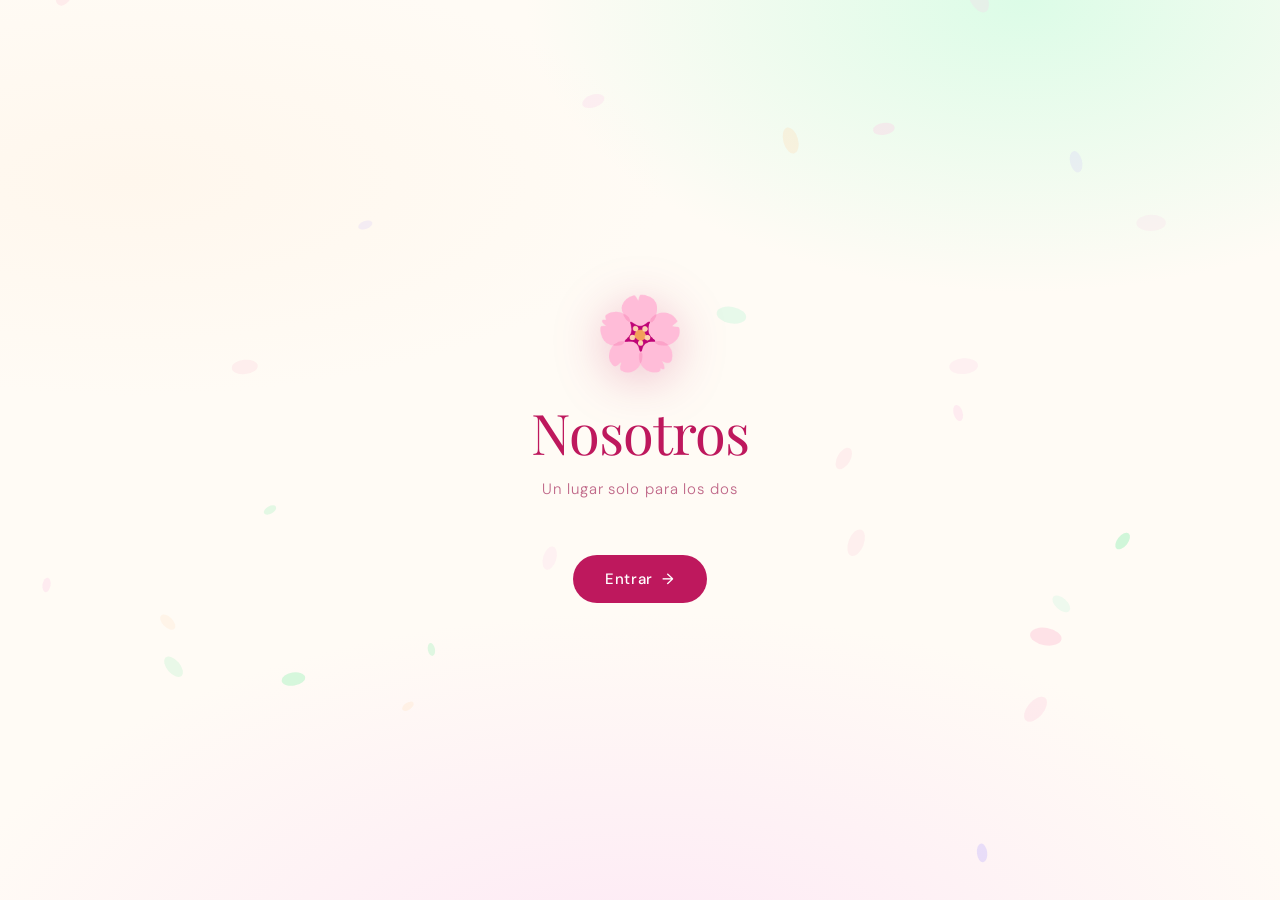
==== commit 32b4d8a0: "Modularizar proyecto en CSS/JS separados" ====
--- a/index.html
+++ b/index.html
@@ -18,533 +18,10 @@
   <link rel="icon" type="image/svg+xml"        href="[data-uri]" />
 
   <!-- ── Manifest Android ── -->
-  <link rel="manifest" href="[data-uri]" />
+  <link rel="manifest" href="[data-uri]" />
 
   <link href="https://fonts.googleapis.com/css2?family=Playfair+Display:ital,wght@0,400;0,500;1,400&family=DM+Sans:wght@300;400;500&display=swap" rel="stylesheet" />
-
-  <style>
-    /* =============================================
-       TOKENS Y RESET
-    ============================================= */
-    *, *::before, *::after { box-sizing: border-box; margin: 0; padding: 0; }
-
-    :root {
-      --rose:        #be185d;
-      --rose-lt:     #fce7f3;
-      --rose-md:     #fbb6ce;
-      --rose-dk:     #9d174d;
-      --green:       #065f46;
-      --green-md:    #6ee7b7;
-      --cream:       #fffbf5;
-      --font-serif:  'Playfair Display', Georgia, serif;
-      --font-sans:   'DM Sans', sans-serif;
-      --radius-card: 20px;
-      --radius-btn:  12px;
-      --max-w:       480px;
-    }
-
-    html, body {
-      min-height: 100%;
-      background: var(--cream);
-      font-family: var(--font-sans);
-      color: var(--rose-dk);
-      overflow-x: hidden;
-    }
-
-    @media all and (display-mode: standalone) {
-      body { padding-top: env(safe-area-inset-top); }
-    }
-
-    canvas { display: block; }
-
-    /* =============================================
-       ANIMACIONES
-    ============================================= */
-    @keyframes riseIn {
-      from { opacity: 0; transform: translateY(30px); }
-      to   { opacity: 1; transform: translateY(0); }
-    }
-    @keyframes heartbeat {
-      0%, 100% { transform: scale(1) rotate(-3deg); }
-      30%       { transform: scale(1.15) rotate(2deg); }
-      60%       { transform: scale(1.05) rotate(-1deg); }
-    }
-    @keyframes tapPulse {
-      0%, 100% { box-shadow: 0 8px 32px rgba(190,24,93,0.28); }
-      50%       { box-shadow: 0 12px 40px rgba(190,24,93,0.45); }
-    }
-    @keyframes slideIn {
-      from { opacity: 0; transform: translateY(24px); }
-      to   { opacity: 1; transform: translateY(0); }
-    }
-    @keyframes cardIn {
-      from { opacity: 0; transform: translateY(16px) scale(0.95); }
-      to   { opacity: 1; transform: translateY(0) scale(1); }
-    }
-
-    /* =============================================
-       PORTADA
-    ============================================= */
-    #portada {
-      min-height: 100vh;
-      display: flex;
-      flex-direction: column;
-      align-items: center;
-      justify-content: center;
-      position: relative;
-      cursor: pointer;
-      overflow: hidden;
-      background:
-        radial-gradient(ellipse 80% 60% at 50% 110%, #fde8f5 0%, transparent 70%),
-        radial-gradient(ellipse 60% 50% at 80%   0%, #dcfce7 0%, transparent 65%),
-        radial-gradient(ellipse 70% 40% at 10%  20%, #fff7ed 0%, transparent 60%),
-        var(--cream);
-      transition: opacity 0.9s ease;
-    }
-
-    #petalCanvas { position: absolute; inset: 0; pointer-events: none; }
-
-    .portada-inner {
-      position: relative;
-      z-index: 2;
-      display: flex;
-      flex-direction: column;
-      align-items: center;
-      text-align: center;
-      padding: 40px;
-      animation: riseIn 1.2s cubic-bezier(0.22,1,0.36,1) both;
-    }
-
-    .portada-icon {
-      font-size: 72px;
-      line-height: 1;
-      margin-bottom: 24px;
-      animation: heartbeat 2s ease-in-out infinite;
-      filter: drop-shadow(0 8px 24px rgba(190,24,93,0.25));
-    }
-
-    .portada-title {
-      font-family: var(--font-serif);
-      font-size: clamp(36px, 8vw, 56px);
-      font-weight: 400;
-      color: var(--rose);
-      letter-spacing: -0.02em;
-      margin-bottom: 10px;
-    }
-
-    .portada-sub {
-      font-size: 15px;
-      font-weight: 300;
-      color: var(--rose-dk);
-      opacity: 0.65;
-      letter-spacing: 0.06em;
-      margin-bottom: 56px;
-    }
-
-    .tap-btn {
-      display: inline-flex;
-      align-items: center;
-      gap: 10px;
-      padding: 14px 32px;
-      background: var(--rose);
-      color: white;
-      border: none;
-      border-radius: 60px;
-      font-family: var(--font-sans);
-      font-size: 15px;
-      font-weight: 500;
-      letter-spacing: 0.04em;
-      cursor: pointer;
-      animation: tapPulse 2.5s ease-in-out infinite;
-      transition: transform 0.2s ease, box-shadow 0.2s ease;
-    }
-    .tap-btn:hover { transform: translateY(-2px); box-shadow: 0 16px 40px rgba(190,24,93,0.38); }
-
-    /* =============================================
-       PANTALLA PRINCIPAL
-    ============================================= */
-    #cine {
-      display: none;
-      min-height: 100vh;
-      flex-direction: column;
-      align-items: center;
-      padding: 48px 24px 60px;
-      background:
-        radial-gradient(ellipse 90% 50% at 50%  0%, #fce7f3 0%, transparent 60%),
-        radial-gradient(ellipse 60% 40% at 90% 80%, #d1fae5 0%, transparent 55%),
-        var(--cream);
-    }
-    #cine.visible { animation: slideIn 0.9s cubic-bezier(0.22,1,0.36,1) both; }
-
-    .cine-tag {
-      font-size: 11px;
-      letter-spacing: 0.2em;
-      text-transform: uppercase;
-      color: var(--rose);
-      opacity: 0.55;
-      margin-bottom: 8px;
-    }
-
-    .cine-headline {
-      font-family: var(--font-serif);
-      font-size: clamp(28px, 6vw, 40px);
-      font-weight: 400;
-      color: var(--rose);
-      text-align: center;
-      margin-bottom: 40px;
-      line-height: 1.2;
-    }
-
-    /* =============================================
-       CONTADOR
-    ============================================= */
-    .contador-wrap {
-      display: grid;
-      grid-template-columns: repeat(3, 1fr);
-      gap: 14px;
-      width: 100%;
-      max-width: var(--max-w);
-      margin-bottom: 12px;
-    }
-
-    .cont-card {
-      background: white;
-      border: 1px solid var(--rose-md);
-      border-radius: var(--radius-card);
-      padding: 22px 10px 18px;
-      text-align: center;
-      box-shadow: 0 4px 24px rgba(251,182,206,0.18);
-      animation: cardIn 0.7s cubic-bezier(0.22,1,0.36,1) both;
-      transition: transform 0.3s ease;
-    }
-    .cont-card:nth-child(1) { animation-delay: 0.1s; }
-    .cont-card:nth-child(2) { animation-delay: 0.2s; }
-    .cont-card:nth-child(3) { animation-delay: 0.3s; }
-    .cont-card:hover         { transform: translateY(-3px); }
-
-    .cont-num {
-      display: block;
-      font-family: var(--font-serif);
-      font-size: 48px;
-      font-weight: 400;
-      color: var(--rose);
-      line-height: 1;
-      margin-bottom: 6px;
-    }
-
-    .cont-label {
-      display: block;
-      font-size: 10px;
-      font-weight: 500;
-      letter-spacing: 0.18em;
-      text-transform: uppercase;
-      color: var(--rose-dk);
-      opacity: 0.5;
-    }
-
-    .minseg-line {
-      font-size: 12px;
-      color: var(--rose);
-      opacity: 0.45;
-      letter-spacing: 0.06em;
-      margin-bottom: 32px;
-      font-variant-numeric: tabular-nums;
-    }
-
-    /* =============================================
-       BANNER MENSIVERSARIO
-    ============================================= */
-    #mesBadge {
-      display: none;
-      width: 100%;
-      max-width: var(--max-w);
-      background: linear-gradient(135deg, #fce7f3, #fff0f8);
-      border: 1px solid var(--rose-md);
-      border-radius: 16px;
-      padding: 16px 20px;
-      text-align: center;
-      margin-bottom: 24px;
-      animation: slideIn 0.6s ease both;
-    }
-    #mesBadge p {
-      font-size: 15px;
-      color: var(--rose);
-      font-family: var(--font-serif);
-      font-style: italic;
-    }
-
-    /* =============================================
-       FECHA
-    ============================================= */
-    .fecha-row {
-      display: flex;
-      align-items: center;
-      gap: 12px;
-      width: 100%;
-      max-width: var(--max-w);
-      margin-bottom: 28px;
-    }
-    .fecha-row label {
-      font-size: 13px;
-      color: var(--rose);
-      white-space: nowrap;
-      opacity: 0.75;
-    }
-    .fecha-row input[type=date] {
-      flex: 1;
-      font-size: 14px;
-      font-family: var(--font-sans);
-      border: 1px solid var(--rose-md);
-      border-radius: var(--radius-btn);
-      padding: 8px 14px;
-      background: white;
-      color: var(--rose-dk);
-      outline: none;
-      transition: border-color 0.2s;
-    }
-    .fecha-row input[type=date]:focus { border-color: var(--rose); }
-
-    /* =============================================
-       FRASE
-    ============================================= */
-    .frase-card {
-      position: relative;
-      width: 100%;
-      max-width: var(--max-w);
-      background: white;
-      border: 1px solid var(--green-md);
-      border-radius: var(--radius-card);
-      padding: 24px 28px;
-      margin-bottom: 20px;
-      text-align: center;
-      box-shadow: 0 4px 24px rgba(110,231,183,0.12);
-    }
-    .frase-display {
-      font-family: var(--font-serif);
-      font-style: italic;
-      font-size: 18px;
-      color: var(--green);
-      line-height: 1.65;
-    }
-    .frase-edit-input {
-      display: none;
-      width: 100%;
-      font-family: var(--font-serif);
-      font-style: italic;
-      font-size: 17px;
-      color: var(--green);
-      border: none;
-      outline: none;
-      resize: none;
-      text-align: center;
-      background: transparent;
-      line-height: 1.65;
-    }
-    .edit-frase-btn {
-      position: absolute;
-      top: 12px; right: 14px;
-      background: none;
-      border: none;
-      font-size: 15px;
-      cursor: pointer;
-      opacity: 0.4;
-      transition: opacity 0.2s;
-    }
-    .edit-frase-btn:hover { opacity: 1; }
-
-    /* =============================================
-       PANELES COLAPSABLES (frases + sync)
-    ============================================= */
-    .frases-section,
-    .sync-section {
-      width: 100%;
-      max-width: var(--max-w);
-      margin-bottom: 24px;
-    }
-
-    /* Botón toggle compartido */
-    .panel-toggle {
-      display: flex;
-      align-items: center;
-      justify-content: space-between;
-      width: 100%;
-      background: none;
-      border: none;
-      font-family: var(--font-sans);
-      font-size: 13px;
-      color: var(--rose);
-      opacity: 0.65;
-      cursor: pointer;
-      padding: 8px 0;
-      letter-spacing: 0.04em;
-      transition: opacity 0.2s;
-    }
-    .panel-toggle:hover { opacity: 1; }
-
-    /* Contenido colapsable */
-    .collapsible {
-      display: none;
-      flex-direction: column;
-      gap: 8px;
-      padding: 14px 0 4px;
-    }
-    .collapsible.open { display: flex; }
-
-    /* Ítems de frases */
-    .frase-item { display: flex; align-items: center; gap: 8px; }
-
-    .frase-item input[type=text] {
-      flex: 1;
-      font-family: var(--font-serif);
-      font-style: italic;
-      font-size: 14px;
-      border: 1px solid #e5e7eb;
-      border-radius: 10px;
-      padding: 8px 12px;
-      color: var(--green);
-      background: white;
-      outline: none;
-      transition: border-color 0.2s;
-    }
-    .frase-item input[type=text]:focus { border-color: var(--green-md); }
-
-    .del-frase-btn {
-      background: none;
-      border: none;
-      color: #f43f5e;
-      font-size: 18px;
-      cursor: pointer;
-      opacity: 0.45;
-      line-height: 1;
-      padding: 2px 4px;
-      transition: opacity 0.2s;
-    }
-    .del-frase-btn:hover { opacity: 1; }
-
-    .add-frase-btn {
-      align-self: flex-start;
-      background: none;
-      border: 1px solid var(--rose-md);
-      border-radius: 10px;
-      padding: 7px 16px;
-      font-family: var(--font-sans);
-      font-size: 13px;
-      color: var(--rose);
-      cursor: pointer;
-      margin-top: 4px;
-      transition: background 0.2s;
-    }
-    .add-frase-btn:hover { background: var(--rose-lt); }
-
-    /* Sync */
-    .sync-desc {
-      font-size: 12px;
-      color: var(--rose-dk);
-      opacity: 0.6;
-      line-height: 1.5;
-    }
-
-    .sync-btn {
-      padding: 10px 16px;
-      border-radius: var(--radius-btn);
-      font-family: var(--font-sans);
-      font-size: 13px;
-      font-weight: 500;
-      cursor: pointer;
-      border: none;
-      transition: transform 0.15s ease, box-shadow 0.15s ease;
-    }
-    .sync-btn:hover { transform: translateY(-1px); }
-
-    .sync-btn.export {
-      background: var(--rose);
-      color: white;
-      box-shadow: 0 4px 16px rgba(190,24,93,0.22);
-    }
-    .sync-btn.export:hover { box-shadow: 0 8px 24px rgba(190,24,93,0.32); }
-
-    .sync-btn.import-paste {
-      align-self: flex-start;
-      background: white;
-      color: var(--green);
-      border: 1px solid var(--green-md);
-      box-shadow: 0 4px 16px rgba(110,231,183,0.12);
-    }
-    .sync-btn.import-paste:hover { box-shadow: 0 8px 24px rgba(110,231,183,0.22); }
-
-    .import-area { display: flex; flex-direction: column; gap: 8px; }
-
-    .import-textarea {
-      width: 100%;
-      font-size: 11px;
-      font-family: monospace;
-      border: 1px solid #e5e7eb;
-      border-radius: 10px;
-      padding: 10px 12px;
-      resize: none;
-      color: var(--green);
-      background: #f0fdf4;
-      outline: none;
-      transition: border-color 0.2s;
-    }
-    .import-textarea:focus { border-color: var(--green-md); }
-    .import-textarea::placeholder { color: #9ca3af; font-style: italic; font-family: var(--font-sans); }
-
-    .sync-msg { font-size: 13px; color: var(--green); font-style: italic; min-height: 20px; }
-    .sync-msg.error { color: #e11d48; }
-
-    /* =============================================
-       MODAL EXPORTACIÓN
-    ============================================= */
-    .modal-overlay {
-      display: none;
-      position: fixed;
-      inset: 0;
-      background: rgba(0,0,0,0.45);
-      z-index: 999;
-      align-items: center;
-      justify-content: center;
-      padding: 24px;
-    }
-    .modal-box {
-      background: white;
-      border-radius: var(--radius-card);
-      padding: 28px 24px;
-      width: 100%;
-      max-width: 440px;
-      box-shadow: 0 16px 48px rgba(0,0,0,0.2);
-    }
-    .modal-title { font-family: var(--font-serif); font-size: 18px; color: var(--rose); margin-bottom: 8px; }
-    .modal-desc  { font-size: 12px; color: var(--rose-dk); opacity: 0.6; margin-bottom: 14px; line-height: 1.5; }
-    .modal-textarea {
-      width: 100%; height: 90px; font-size: 11px; font-family: monospace;
-      border: 1px solid var(--rose-md); border-radius: 10px; padding: 10px;
-      resize: none; color: var(--rose-dk); background: #fff8fb; outline: none;
-    }
-    .modal-actions { display: flex; gap: 10px; margin-top: 14px; }
-    .modal-btn-copy {
-      flex: 1; padding: 11px; background: var(--rose); color: white;
-      border: none; border-radius: var(--radius-btn);
-      font-family: var(--font-sans); font-size: 14px; font-weight: 500; cursor: pointer;
-    }
-    .modal-btn-close {
-      padding: 11px 18px; background: none; border: 1px solid #e5e7eb;
-      border-radius: var(--radius-btn); font-family: var(--font-sans);
-      font-size: 14px; color: #6b7280; cursor: pointer;
-    }
-
-    /* =============================================
-       BOTÓN VOLVER
-    ============================================= */
-    .back-btn {
-      background: none; border: none;
-      font-family: var(--font-sans); font-size: 13px;
-      color: var(--rose-dk); opacity: 0.4; cursor: pointer;
-      margin-top: 12px; letter-spacing: 0.04em;
-      transition: opacity 0.2s;
-    }
-    .back-btn:hover { opacity: 0.9; }
-  </style>
+  <link rel="stylesheet" href="css/styles.css" />
 </head>
 <body>
 
@@ -641,423 +118,6 @@
 </div>
 
 <!-- ==================== SCRIPTS ==================== -->
-<script>
-'use strict';
-
-/* =============================================
-   Petals — animación de pétalos en portada
-============================================= */
-const Petals = (function () {
-  const COLORS = ['#fbb6ce','#86efac','#fed7aa','#c4b5fd','#a7f3d0','#fbcfe8'];
-  let canvas, ctx, petals = [];
-
-  function resize() {
-    canvas.width  = window.innerWidth;
-    canvas.height = window.innerHeight;
-  }
-
-  function make() {
-    return {
-      x:     Math.random() * canvas.width,
-      y:     Math.random() * canvas.height,
-      r:     6 + Math.random() * 10,
-      vx:    (Math.random() - 0.5) * 0.4,
-      vy:    -0.3 - Math.random() * 0.5,
-      rot:   Math.random() * Math.PI * 2,
-      vRot:  (Math.random() - 0.5) * 0.03,
-      alpha: 0.15 + Math.random() * 0.25,
-      color: COLORS[Math.floor(Math.random() * COLORS.length)]
-    };
-  }
-
-  function draw(p) {
-    ctx.save();
-    ctx.translate(p.x, p.y);
-    ctx.rotate(p.rot);
-    ctx.globalAlpha = p.alpha;
-    ctx.fillStyle   = p.color;
-    ctx.beginPath();
-    ctx.ellipse(0, 0, p.r, p.r * 0.55, 0, 0, Math.PI * 2);
-    ctx.fill();
-    ctx.restore();
-  }
-
-  function loop() {
-    ctx.clearRect(0, 0, canvas.width, canvas.height);
-    petals.forEach(p => {
-      p.x   += p.vx;
-      p.y   += p.vy;
-      p.rot += p.vRot;
-      if (p.y < -20) { p.y = canvas.height + 20; p.x = Math.random() * canvas.width; }
-      draw(p);
-    });
-    requestAnimationFrame(loop);
-  }
-
-  function init() {
-    canvas = document.getElementById('petalCanvas');
-    ctx    = canvas.getContext('2d');
-    resize();
-    for (let i = 0; i < 28; i++) petals.push(make());
-    window.addEventListener('resize', resize);
-    loop();
-  }
-
-  return { init };
-})();
-
-
-/* =============================================
-   Store — persistencia en localStorage
-============================================= */
-const Store = (function () {
-  const KEY_FRASES   = 'frases_v2';
-  const KEY_IDX      = 'fraseIdx_v2';
-  const KEY_FECHA    = 'fechaInicio_v2';
-
-  const DEFAULT_FRASES = [
-    "Desde ese día, todo tiene más color.",
-    "Cada día contigo es mi favorito.",
-    "Te elegí ayer, te elijo hoy, te elegiré siempre.",
-    "Gracias por aparecer en mi historia.",
-  ];
-
-  function leer(key, fallback) {
-    try {
-      const raw = localStorage.getItem(key);
-      return raw !== null ? JSON.parse(raw) : fallback;
-    } catch { return fallback; }
-  }
-
-  function escribir(key, value) {
-    try { localStorage.setItem(key, JSON.stringify(value)); } catch { }
-  }
-
-  function cargarFrases()      { return leer(KEY_FRASES, [...DEFAULT_FRASES]); }
-  function guardarFrases(arr)  { escribir(KEY_FRASES, arr); }
-
-  function cargarIdx()         { return leer(KEY_IDX, 0); }
-  function guardarIdx(n)       { escribir(KEY_IDX, n); }
-
-  function cargarFecha() {
-    const saved = localStorage.getItem(KEY_FECHA);
-    const el    = document.getElementById('fechaInicio');
-    if (saved) {
-      el.value = saved;
-    } else {
-      const d = new Date();
-      d.setMonth(d.getMonth() - 2);
-      el.value = d.toISOString().split('T')[0];
-    }
-  }
-
-  function guardarFecha() {
-    const val = document.getElementById('fechaInicio').value;
-    try { localStorage.setItem(KEY_FECHA, val); } catch { }
-    Contador.actualizar();
-  }
-
-  function getFecha() {
-    return localStorage.getItem(KEY_FECHA) || document.getElementById('fechaInicio').value || '';
-  }
-
-  return { cargarFrases, guardarFrases, cargarIdx, guardarIdx, cargarFecha, guardarFecha, getFecha };
-})();
-
-
-/* =============================================
-   Contador — cálculo y render del tiempo
-============================================= */
-const Contador = (function () {
-  let timer = null;
-
-  function calcular(fechaStr) {
-    const inicio = new Date(fechaStr + 'T00:00:00');
-    const ahora  = new Date();
-    const diffMs = ahora - inicio;
-    if (diffMs < 0) return null;
-
-    const totalSeg   = Math.floor(diffMs / 1000);
-    const totalMin   = Math.floor(totalSeg  / 60);
-    const totalHoras = Math.floor(totalMin  / 60);
-    const totalDias  = Math.floor(totalHoras / 24);
-
-    return {
-      dias:   totalDias,
-      meses:  Math.floor(totalDias / 30.4375),
-      horas:  totalHoras,
-      min:    totalMin  % 60,
-      seg:    totalSeg  % 60,
-      diaMes: inicio.getDate()
-    };
-  }
-
-  function render(d) {
-    document.getElementById('numDias').textContent  = d.dias;
-    document.getElementById('numMeses').textContent = d.meses;
-    document.getElementById('numHoras').textContent = d.horas;
-    document.getElementById('minSegLine').textContent =
-      String(d.min).padStart(2,'0') + ' min  ' +
-      String(d.seg).padStart(2,'0') + ' seg — actualizando ⏱';
-
-    const badge = document.getElementById('mesBadge');
-    if (new Date().getDate() === d.diaMes && d.meses > 0) {
-      document.getElementById('mesNum').textContent = d.meses;
-      badge.style.display = 'block';
-    } else {
-      badge.style.display = 'none';
-    }
-  }
-
-  function actualizar() {
-    const val  = document.getElementById('fechaInicio').value;
-    if (!val) return;
-    const data = calcular(val);
-    if (data) render(data);
-  }
-
-  function iniciar() { actualizar(); timer = setInterval(actualizar, 1000); }
-  function detener() { if (timer) { clearInterval(timer); timer = null; } }
-
-  return { iniciar, detener, actualizar };
-})();
-
-
-/* =============================================
-   Frases — rotación secuencial + edición
-   
-   Contrato de índice:
-   - Store guarda siempre el índice de la PRÓXIMA frase a mostrar.
-   - cargar() lee ese índice en la variable local `idx`.
-   - mostrarActual() muestra lista[idx] y escribe idx+1 en Store.
-   - idx local queda apuntando a la frase visible (para editar).
-============================================= */
-const Frases = (function () {
-  let lista = [];
-  let idx   = 0;   // índice de la frase actualmente visible
-
-  /* -- Carga lista e índice desde Store -- */
-  function cargar() {
-    lista = Store.cargarFrases();
-    idx   = Store.cargarIdx();
-    if (idx >= lista.length) { idx = 0; Store.guardarIdx(0); }
-  }
-
-  /* -- Muestra la frase actual y persiste el siguiente índice -- */
-  function mostrarActual() {
-    _renderFrase(idx);
-    Store.guardarIdx((idx + 1) % lista.length);
-    // idx local permanece en la frase visible para que guardar() la edite
-  }
-
-  /* -- Renderiza la frase en el DOM -- */
-  function _renderFrase(i) {
-    document.getElementById('fraseDisplay').textContent = '\u201c' + lista[i] + '\u201d';
-    document.getElementById('fraseEditArea').value      = lista[i];
-  }
-
-  /* -- Alterna modo edición / vista -- */
-  function toggleEdit() {
-    const display = document.getElementById('fraseDisplay');
-    const area    = document.getElementById('fraseEditArea');
-    if (area.style.display === 'block') {
-      guardar();
-    } else {
-      area.style.display    = 'block';
-      display.style.display = 'none';
-      area.focus();
-    }
-  }
-
-  /* -- Guarda la edición de la frase visible -- */
-  function guardar() {
-    const area    = document.getElementById('fraseEditArea');
-    const display = document.getElementById('fraseDisplay');
-    const nuevo   = area.value.trim();
-    if (nuevo) {
-      lista[idx] = nuevo;
-      Store.guardarFrases(lista);
-    }
-    display.textContent   = '\u201c' + lista[idx] + '\u201d';
-    area.style.display    = 'none';
-    display.style.display = 'block';
-    renderLista();
-  }
-
-  /* -- Renderiza la lista editable de frases -- */
-  function renderLista() {
-    const cont = document.getElementById('frasesLista');
-    cont.innerHTML = '';
-    lista.forEach((fr, i) => {
-      const row = document.createElement('div');
-      row.className = 'frase-item';
-
-      const inp = document.createElement('input');
-      inp.type  = 'text';
-      inp.value = fr;
-      inp.addEventListener('change', () => { lista[i] = inp.value; Store.guardarFrases(lista); });
-      row.appendChild(inp);
-
-      if (lista.length > 1) {
-        const del = document.createElement('button');
-        del.className   = 'del-frase-btn';
-        del.textContent = '×';
-        del.addEventListener('click', () => {
-          lista.splice(i, 1);
-          // Si se borró una frase antes de la visible, ajustar idx para no saltear
-          if (i < idx) idx = Math.max(0, idx - 1);
-          idx = idx % lista.length;
-          Store.guardarFrases(lista);
-          // La próxima visita mostrará el idx actual (que apunta a la misma posición relativa)
-          Store.guardarIdx(idx);
-          renderLista();
-        });
-        row.appendChild(del);
-      }
-
-      cont.appendChild(row);
-    });
-  }
-
-  function agregar() {
-    lista.push('Escribí tu frase aquí...');
-    Store.guardarFrases(lista);
-    renderLista();
-  }
-
-  /* -- Reemplaza toda la lista (importación) sin consumir ninguna frase -- */
-  function reemplazar(nuevaLista) {
-    lista = nuevaLista;
-    idx   = 0;
-    Store.guardarFrases(lista);
-    Store.guardarIdx(0);   // la próxima visita empieza desde 0
-    _renderFrase(0);       // muestra frase 0 inmediatamente sin avanzar el índice
-    renderLista();
-  }
-
-  function getLista() { return lista; }
-
-  return { cargar, mostrarActual, toggleEdit, guardar, renderLista, agregar, reemplazar, getLista };
-})();
-
-
-/* =============================================
-   Sync — exportar e importar datos
-============================================= */
-const Sync = (function () {
-
-  function exportar() {
-    const datos = { version: 1, fechaInicio: Store.getFecha(), frases: Frases.getLista() };
-    document.getElementById('exportJson').value          = JSON.stringify(datos);
-    document.getElementById('exportModal').style.display = 'flex';
-  }
-
-  function copiarJson() {
-    const ta = document.getElementById('exportJson');
-    ta.select();
-    ta.setSelectionRange(0, 99999);
-    navigator.clipboard.writeText(ta.value)
-      .then(() => _msg('✅ Copiado al portapapeles', false))
-      .catch(() => { document.execCommand('copy'); _msg('✅ Copiado al portapapeles', false); });
-    cerrarModal();
-  }
-
-  function cerrarModal() {
-    document.getElementById('exportModal').style.display = 'none';
-  }
-
-  function importarDesdeTexto() {
-    const texto = document.getElementById('importTextarea').value.trim();
-    if (!texto) { _msg('❌ Pegá el código primero', true); return; }
-    _procesar(texto);
-    document.getElementById('importTextarea').value = '';
-  }
-
-  function _procesar(texto) {
-    try {
-      const datos = JSON.parse(texto);
-      if (!datos.frases || !Array.isArray(datos.frases)) throw new Error();
-      if (datos.fechaInicio) {
-        document.getElementById('fechaInicio').value = datos.fechaInicio;
-        Store.guardarFecha();
-      }
-      Frases.reemplazar(datos.frases);
-      Contador.actualizar();
-      _msg('💕 Datos importados correctamente', false);
-    } catch {
-      _msg('❌ Código inválido. Copialo completo desde la exportación.', true);
-    }
-  }
-
-  function _msg(texto, esError) {
-    const el = document.getElementById('syncMsg');
-    el.textContent = texto;
-    el.className   = 'sync-msg' + (esError ? ' error' : '');
-    setTimeout(() => { el.textContent = ''; el.className = 'sync-msg'; }, 5000);
-  }
-
-  return { exportar, copiarJson, cerrarModal, importarDesdeTexto };
-})();
-
-
-/* =============================================
-   UI — helpers de paneles colapsables
-============================================= */
-const UI = (function () {
-  const estados = {};
-
-  function togglePanel(panelId, arrowId) {
-    estados[panelId] = !estados[panelId];
-    document.getElementById(panelId).classList.toggle('open', estados[panelId]);
-    document.getElementById(arrowId).textContent = estados[panelId] ? '▾' : '▸';
-    if (panelId === 'frasesPanel' && estados[panelId]) Frases.renderLista();
-  }
-
-  return { togglePanel };
-})();
-
-
-/* =============================================
-   Nav — navegación entre portada y principal
-============================================= */
-const Nav = (function () {
-
-  function entrar() {
-    const portada = document.getElementById('portada');
-    const cine    = document.getElementById('cine');
-    portada.style.opacity       = '0';
-    portada.style.pointerEvents = 'none';
-    setTimeout(() => {
-      portada.style.display = 'none';
-      cine.style.display    = 'flex';
-      cine.classList.add('visible');
-      Store.cargarFecha();
-      Frases.cargar();
-      Frases.mostrarActual();
-      Contador.iniciar();
-    }, 800);
-  }
-
-  function volver() {
-    Contador.detener();
-    const cine    = document.getElementById('cine');
-    const portada = document.getElementById('portada');
-    cine.classList.remove('visible');
-    cine.style.display          = 'none';
-    portada.style.display       = 'flex';
-    portada.style.pointerEvents = '';
-    portada.style.opacity       = '0';
-    setTimeout(() => { portada.style.opacity = '1'; }, 30);
-  }
-
-  return { entrar, volver };
-})();
-
-
-/* =============================================
-   INIT
-============================================= */
-Petals.init();
-</script>
+<script type="module" src="js/main.js"></script>
 </body>
 </html>
--- a/css/styles.css
+++ b/css/styles.css
@@ -0,0 +1,521 @@
+/* =============================================
+   TOKENS Y RESET
+============================================= */
+*, *::before, *::after { box-sizing: border-box; margin: 0; padding: 0; }
+
+:root {
+  --rose:        #be185d;
+  --rose-lt:     #fce7f3;
+  --rose-md:     #fbb6ce;
+  --rose-dk:     #9d174d;
+  --green:       #065f46;
+  --green-md:    #6ee7b7;
+  --cream:       #fffbf5;
+  --font-serif:  'Playfair Display', Georgia, serif;
+  --font-sans:   'DM Sans', sans-serif;
+  --radius-card: 20px;
+  --radius-btn:  12px;
+  --max-w:       480px;
+}
+
+html, body {
+  min-height: 100%;
+  background: var(--cream);
+  font-family: var(--font-sans);
+  color: var(--rose-dk);
+  overflow-x: hidden;
+}
+
+@media all and (display-mode: standalone) {
+  body { padding-top: env(safe-area-inset-top); }
+}
+
+canvas { display: block; }
+
+/* =============================================
+   ANIMACIONES
+============================================= */
+@keyframes riseIn {
+  from { opacity: 0; transform: translateY(30px); }
+  to   { opacity: 1; transform: translateY(0); }
+}
+@keyframes heartbeat {
+  0%, 100% { transform: scale(1) rotate(-3deg); }
+  30%       { transform: scale(1.15) rotate(2deg); }
+  60%       { transform: scale(1.05) rotate(-1deg); }
+}
+@keyframes tapPulse {
+  0%, 100% { box-shadow: 0 8px 32px rgba(190,24,93,0.28); }
+  50%       { box-shadow: 0 12px 40px rgba(190,24,93,0.45); }
+}
+@keyframes slideIn {
+  from { opacity: 0; transform: translateY(24px); }
+  to   { opacity: 1; transform: translateY(0); }
+}
+@keyframes cardIn {
+  from { opacity: 0; transform: translateY(16px) scale(0.95); }
+  to   { opacity: 1; transform: translateY(0) scale(1); }
+}
+
+/* =============================================
+   PORTADA
+============================================= */
+#portada {
+  min-height: 100vh;
+  display: flex;
+  flex-direction: column;
+  align-items: center;
+  justify-content: center;
+  position: relative;
+  cursor: pointer;
+  overflow: hidden;
+  background:
+    radial-gradient(ellipse 80% 60% at 50% 110%, #fde8f5 0%, transparent 70%),
+    radial-gradient(ellipse 60% 50% at 80%   0%, #dcfce7 0%, transparent 65%),
+    radial-gradient(ellipse 70% 40% at 10%  20%, #fff7ed 0%, transparent 60%),
+    var(--cream);
+  transition: opacity 0.9s ease;
+}
+
+#petalCanvas { position: absolute; inset: 0; pointer-events: none; }
+
+.portada-inner {
+  position: relative;
+  z-index: 2;
+  display: flex;
+  flex-direction: column;
+  align-items: center;
+  text-align: center;
+  padding: 40px;
+  animation: riseIn 1.2s cubic-bezier(0.22,1,0.36,1) both;
+}
+
+.portada-icon {
+  font-size: 72px;
+  line-height: 1;
+  margin-bottom: 24px;
+  animation: heartbeat 2s ease-in-out infinite;
+  filter: drop-shadow(0 8px 24px rgba(190,24,93,0.25));
+}
+
+.portada-title {
+  font-family: var(--font-serif);
+  font-size: clamp(36px, 8vw, 56px);
+  font-weight: 400;
+  color: var(--rose);
+  letter-spacing: -0.02em;
+  margin-bottom: 10px;
+}
+
+.portada-sub {
+  font-size: 15px;
+  font-weight: 300;
+  color: var(--rose-dk);
+  opacity: 0.65;
+  letter-spacing: 0.06em;
+  margin-bottom: 56px;
+}
+
+.tap-btn {
+  display: inline-flex;
+  align-items: center;
+  gap: 10px;
+  padding: 14px 32px;
+  background: var(--rose);
+  color: white;
+  border: none;
+  border-radius: 60px;
+  font-family: var(--font-sans);
+  font-size: 15px;
+  font-weight: 500;
+  letter-spacing: 0.04em;
+  cursor: pointer;
+  animation: tapPulse 2.5s ease-in-out infinite;
+  transition: transform 0.2s ease, box-shadow 0.2s ease;
+}
+.tap-btn:hover { transform: translateY(-2px); box-shadow: 0 16px 40px rgba(190,24,93,0.38); }
+
+/* =============================================
+   PANTALLA PRINCIPAL
+============================================= */
+#cine {
+  display: none;
+  min-height: 100vh;
+  flex-direction: column;
+  align-items: center;
+  padding: 48px 24px 60px;
+  background:
+    radial-gradient(ellipse 90% 50% at 50%  0%, #fce7f3 0%, transparent 60%),
+    radial-gradient(ellipse 60% 40% at 90% 80%, #d1fae5 0%, transparent 55%),
+    var(--cream);
+}
+#cine.visible { animation: slideIn 0.9s cubic-bezier(0.22,1,0.36,1) both; }
+
+.cine-tag {
+  font-size: 11px;
+  letter-spacing: 0.2em;
+  text-transform: uppercase;
+  color: var(--rose);
+  opacity: 0.55;
+  margin-bottom: 8px;
+}
+
+.cine-headline {
+  font-family: var(--font-serif);
+  font-size: clamp(28px, 6vw, 40px);
+  font-weight: 400;
+  color: var(--rose);
+  text-align: center;
+  margin-bottom: 40px;
+  line-height: 1.2;
+}
+
+/* =============================================
+   CONTADOR
+============================================= */
+.contador-wrap {
+  display: grid;
+  grid-template-columns: repeat(3, 1fr);
+  gap: 14px;
+  width: 100%;
+  max-width: var(--max-w);
+  margin-bottom: 12px;
+}
+
+.cont-card {
+  background: white;
+  border: 1px solid var(--rose-md);
+  border-radius: var(--radius-card);
+  padding: 22px 10px 18px;
+  text-align: center;
+  box-shadow: 0 4px 24px rgba(251,182,206,0.18);
+  animation: cardIn 0.7s cubic-bezier(0.22,1,0.36,1) both;
+  transition: transform 0.3s ease;
+}
+.cont-card:nth-child(1) { animation-delay: 0.1s; }
+.cont-card:nth-child(2) { animation-delay: 0.2s; }
+.cont-card:nth-child(3) { animation-delay: 0.3s; }
+.cont-card:hover         { transform: translateY(-3px); }
+
+.cont-num {
+  display: block;
+  font-family: var(--font-serif);
+  font-size: 48px;
+  font-weight: 400;
+  color: var(--rose);
+  line-height: 1;
+  margin-bottom: 6px;
+}
+
+.cont-label {
+  display: block;
+  font-size: 10px;
+  font-weight: 500;
+  letter-spacing: 0.18em;
+  text-transform: uppercase;
+  color: var(--rose-dk);
+  opacity: 0.5;
+}
+
+.minseg-line {
+  font-size: 12px;
+  color: var(--rose);
+  opacity: 0.45;
+  letter-spacing: 0.06em;
+  margin-bottom: 32px;
+  font-variant-numeric: tabular-nums;
+}
+
+/* =============================================
+   BANNER MENSIVERSARIO
+============================================= */
+#mesBadge {
+  display: none;
+  width: 100%;
+  max-width: var(--max-w);
+  background: linear-gradient(135deg, #fce7f3, #fff0f8);
+  border: 1px solid var(--rose-md);
+  border-radius: 16px;
+  padding: 16px 20px;
+  text-align: center;
+  margin-bottom: 24px;
+  animation: slideIn 0.6s ease both;
+}
+#mesBadge p {
+  font-size: 15px;
+  color: var(--rose);
+  font-family: var(--font-serif);
+  font-style: italic;
+}
+
+/* =============================================
+   FECHA
+============================================= */
+.fecha-row {
+  display: flex;
+  align-items: center;
+  gap: 12px;
+  width: 100%;
+  max-width: var(--max-w);
+  margin-bottom: 28px;
+}
+.fecha-row label {
+  font-size: 13px;
+  color: var(--rose);
+  white-space: nowrap;
+  opacity: 0.75;
+}
+.fecha-row input[type=date] {
+  flex: 1;
+  font-size: 14px;
+  font-family: var(--font-sans);
+  border: 1px solid var(--rose-md);
+  border-radius: var(--radius-btn);
+  padding: 8px 14px;
+  background: white;
+  color: var(--rose-dk);
+  outline: none;
+  transition: border-color 0.2s;
+}
+.fecha-row input[type=date]:focus { border-color: var(--rose); }
+
+/* =============================================
+   FRASE
+============================================= */
+.frase-card {
+  position: relative;
+  width: 100%;
+  max-width: var(--max-w);
+  background: white;
+  border: 1px solid var(--green-md);
+  border-radius: var(--radius-card);
+  padding: 24px 28px;
+  margin-bottom: 20px;
+  text-align: center;
+  box-shadow: 0 4px 24px rgba(110,231,183,0.12);
+}
+.frase-display {
+  font-family: var(--font-serif);
+  font-style: italic;
+  font-size: 18px;
+  color: var(--green);
+  line-height: 1.65;
+}
+.frase-edit-input {
+  display: none;
+  width: 100%;
+  font-family: var(--font-serif);
+  font-style: italic;
+  font-size: 17px;
+  color: var(--green);
+  border: none;
+  outline: none;
+  resize: none;
+  text-align: center;
+  background: transparent;
+  line-height: 1.65;
+}
+.edit-frase-btn {
+  position: absolute;
+  top: 12px; right: 14px;
+  background: none;
+  border: none;
+  font-size: 15px;
+  cursor: pointer;
+  opacity: 0.4;
+  transition: opacity 0.2s;
+}
+.edit-frase-btn:hover { opacity: 1; }
+
+/* =============================================
+   PANELES COLAPSABLES (frases + sync)
+============================================= */
+.frases-section,
+.sync-section {
+  width: 100%;
+  max-width: var(--max-w);
+  margin-bottom: 24px;
+}
+
+/* Botón toggle compartido */
+.panel-toggle {
+  display: flex;
+  align-items: center;
+  justify-content: space-between;
+  width: 100%;
+  background: none;
+  border: none;
+  font-family: var(--font-sans);
+  font-size: 13px;
+  color: var(--rose);
+  opacity: 0.65;
+  cursor: pointer;
+  padding: 8px 0;
+  letter-spacing: 0.04em;
+  transition: opacity 0.2s;
+}
+.panel-toggle:hover { opacity: 1; }
+
+/* Contenido colapsable */
+.collapsible {
+  display: none;
+  flex-direction: column;
+  gap: 8px;
+  padding: 14px 0 4px;
+}
+.collapsible.open { display: flex; }
+
+/* Ítems de frases */
+.frase-item { display: flex; align-items: center; gap: 8px; }
+
+.frase-item input[type=text] {
+  flex: 1;
+  font-family: var(--font-serif);
+  font-style: italic;
+  font-size: 14px;
+  border: 1px solid #e5e7eb;
+  border-radius: 10px;
+  padding: 8px 12px;
+  color: var(--green);
+  background: white;
+  outline: none;
+  transition: border-color 0.2s;
+}
+.frase-item input[type=text]:focus { border-color: var(--green-md); }
+
+.del-frase-btn {
+  background: none;
+  border: none;
+  color: #f43f5e;
+  font-size: 18px;
+  cursor: pointer;
+  opacity: 0.45;
+  line-height: 1;
+  padding: 2px 4px;
+  transition: opacity 0.2s;
+}
+.del-frase-btn:hover { opacity: 1; }
+
+.add-frase-btn {
+  align-self: flex-start;
+  background: none;
+  border: 1px solid var(--rose-md);
+  border-radius: 10px;
+  padding: 7px 16px;
+  font-family: var(--font-sans);
+  font-size: 13px;
+  color: var(--rose);
+  cursor: pointer;
+  margin-top: 4px;
+  transition: background 0.2s;
+}
+.add-frase-btn:hover { background: var(--rose-lt); }
+
+/* Sync */
+.sync-desc {
+  font-size: 12px;
+  color: var(--rose-dk);
+  opacity: 0.6;
+  line-height: 1.5;
+}
+
+.sync-btn {
+  padding: 10px 16px;
+  border-radius: var(--radius-btn);
+  font-family: var(--font-sans);
+  font-size: 13px;
+  font-weight: 500;
+  cursor: pointer;
+  border: none;
+  transition: transform 0.15s ease, box-shadow 0.15s ease;
+}
+.sync-btn:hover { transform: translateY(-1px); }
+
+.sync-btn.export {
+  background: var(--rose);
+  color: white;
+  box-shadow: 0 4px 16px rgba(190,24,93,0.22);
+}
+.sync-btn.export:hover { box-shadow: 0 8px 24px rgba(190,24,93,0.32); }
+
+.sync-btn.import-paste {
+  align-self: flex-start;
+  background: white;
+  color: var(--green);
+  border: 1px solid var(--green-md);
+  box-shadow: 0 4px 16px rgba(110,231,183,0.12);
+}
+.sync-btn.import-paste:hover { box-shadow: 0 8px 24px rgba(110,231,183,0.22); }
+
+.import-area { display: flex; flex-direction: column; gap: 8px; }
+
+.import-textarea {
+  width: 100%;
+  font-size: 11px;
+  font-family: monospace;
+  border: 1px solid #e5e7eb;
+  border-radius: 10px;
+  padding: 10px 12px;
+  resize: none;
+  color: var(--green);
+  background: #f0fdf4;
+  outline: none;
+  transition: border-color 0.2s;
+}
+.import-textarea:focus { border-color: var(--green-md); }
+.import-textarea::placeholder { color: #9ca3af; font-style: italic; font-family: var(--font-sans); }
+
+.sync-msg { font-size: 13px; color: var(--green); font-style: italic; min-height: 20px; }
+.sync-msg.error { color: #e11d48; }
+
+/* =============================================
+   MODAL EXPORTACIÓN
+============================================= */
+.modal-overlay {
+  display: none;
+  position: fixed;
+  inset: 0;
+  background: rgba(0,0,0,0.45);
+  z-index: 999;
+  align-items: center;
+  justify-content: center;
+  padding: 24px;
+}
+.modal-box {
+  background: white;
+  border-radius: var(--radius-card);
+  padding: 28px 24px;
+  width: 100%;
+  max-width: 440px;
+  box-shadow: 0 16px 48px rgba(0,0,0,0.2);
+}
+.modal-title { font-family: var(--font-serif); font-size: 18px; color: var(--rose); margin-bottom: 8px; }
+.modal-desc  { font-size: 12px; color: var(--rose-dk); opacity: 0.6; margin-bottom: 14px; line-height: 1.5; }
+.modal-textarea {
+  width: 100%; height: 90px; font-size: 11px; font-family: monospace;
+  border: 1px solid var(--rose-md); border-radius: 10px; padding: 10px;
+  resize: none; color: var(--rose-dk); background: #fff8fb; outline: none;
+}
+.modal-actions { display: flex; gap: 10px; margin-top: 14px; }
+.modal-btn-copy {
+  flex: 1; padding: 11px; background: var(--rose); color: white;
+  border: none; border-radius: var(--radius-btn);
+  font-family: var(--font-sans); font-size: 14px; font-weight: 500; cursor: pointer;
+}
+.modal-btn-close {
+  padding: 11px 18px; background: none; border: 1px solid #e5e7eb;
+  border-radius: var(--radius-btn); font-family: var(--font-sans);
+  font-size: 14px; color: #6b7280; cursor: pointer;
+}
+
+/* =============================================
+   BOTÓN VOLVER
+============================================= */
+.back-btn {
+  background: none; border: none;
+  font-family: var(--font-sans); font-size: 13px;
+  color: var(--rose-dk); opacity: 0.4; cursor: pointer;
+  margin-top: 12px; letter-spacing: 0.04em;
+  transition: opacity 0.2s;
+}
+.back-btn:hover { opacity: 0.9; }
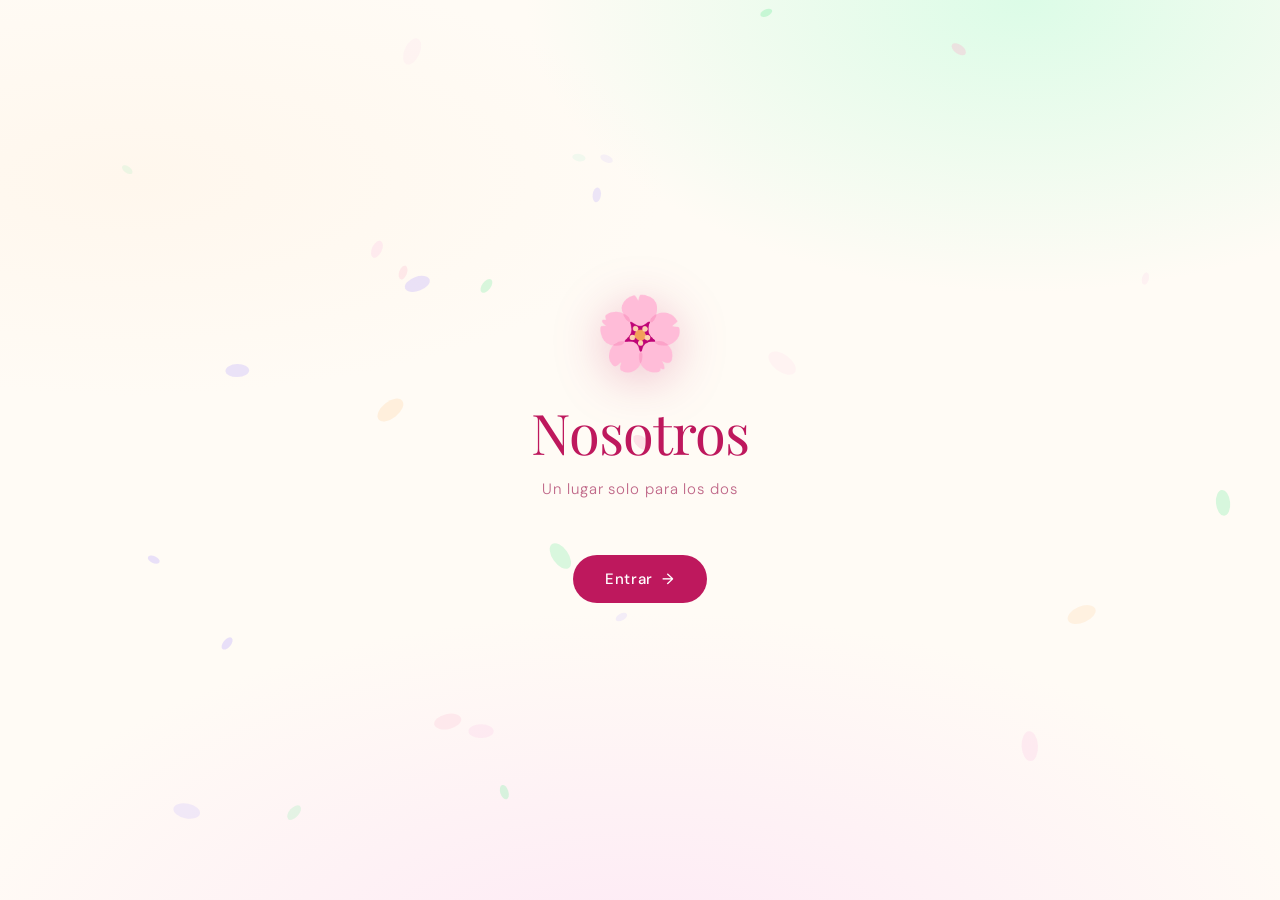
==== commit 1646a727: "Agregar sección Porotitos con Firebase (login Google, pareja por código) - Saldos que solo maneja la" ====
--- a/index.html
+++ b/index.html
@@ -67,6 +67,12 @@
     <input type="date" id="fechaInicio" onchange="Store.guardarFecha()" />
   </div>
 
+  <button class="poro-entry" onclick="Nav.irPorotitos()">
+    <span class="poro-entry-icon">🫘</span>
+    <span class="poro-entry-txt"><strong>Porotitos</strong><small>Sumá, restá y canjeá premios</small></span>
+    <span class="poro-entry-arrow">→</span>
+  </button>
+
   <div class="frase-card">
     <button class="edit-frase-btn" onclick="Frases.toggleEdit()" title="Editar frase">✏️</button>
     <p class="frase-display" id="fraseDisplay"></p>
@@ -104,6 +110,14 @@
   <button class="back-btn" onclick="Nav.volver()">← Volver a la portada</button>
 </div>
 
+<!-- ==================== POROTITOS ==================== -->
+<div id="poro">
+  <p class="cine-tag">🫘 entre nosotros</p>
+  <h2 class="cine-headline">Porotitos</h2>
+  <div id="poroContenido"></div>
+  <button class="back-btn" onclick="Nav.volverDePorotitos()">← Volver</button>
+</div>
+
 <!-- ==================== MODAL EXPORTACIÓN ==================== -->
 <div id="exportModal" class="modal-overlay">
   <div class="modal-box">
--- a/css/styles.css
+++ b/css/styles.css
@@ -519,3 +519,158 @@
   transition: opacity 0.2s;
 }
 .back-btn:hover { opacity: 0.9; }
+
+/* =============================================
+   POROTITOS
+============================================= */
+#poro {
+  display: none;
+  min-height: 100vh;
+  flex-direction: column;
+  align-items: center;
+  padding: 48px 20px 60px;
+  background:
+    radial-gradient(ellipse 90% 50% at 50%  0%, #fce7f3 0%, transparent 60%),
+    radial-gradient(ellipse 60% 40% at 10% 85%, #d1fae5 0%, transparent 55%),
+    var(--cream);
+}
+#poro.visible { animation: slideIn 0.7s cubic-bezier(0.22,1,0.36,1) both; }
+#poro .cine-headline { margin-bottom: 28px; }
+#poroContenido { width: 100%; max-width: var(--max-w); display: flex; flex-direction: column; gap: 14px; }
+
+/* Botón de entrada desde la pantalla principal */
+.poro-entry {
+  display: flex; align-items: center; gap: 14px;
+  width: 100%; max-width: var(--max-w);
+  margin-bottom: 24px; padding: 16px 18px;
+  background: linear-gradient(135deg, #ffffff, #f0fdf4);
+  border: 1px solid var(--green-md); border-radius: var(--radius-card);
+  box-shadow: 0 4px 20px rgba(110,231,183,0.18);
+  font-family: var(--font-sans); text-align: left; cursor: pointer;
+  transition: transform 0.2s ease, box-shadow 0.2s ease;
+}
+.poro-entry:hover { transform: translateY(-2px); box-shadow: 0 8px 28px rgba(110,231,183,0.28); }
+.poro-entry-icon  { font-size: 30px; }
+.poro-entry-txt   { flex: 1; display: flex; flex-direction: column; gap: 2px; color: var(--green); }
+.poro-entry-txt strong { font-family: var(--font-serif); font-weight: 500; font-size: 18px; }
+.poro-entry-txt small  { font-size: 12px; opacity: 0.7; }
+.poro-entry-arrow { color: var(--green); opacity: 0.6; font-size: 18px; }
+
+/* Tarjetas */
+.poro-card {
+  background: white;
+  border: 1px solid var(--rose-md);
+  border-radius: var(--radius-card);
+  padding: 18px;
+  box-shadow: 0 4px 24px rgba(251,182,206,0.15);
+  display: flex; flex-direction: column; gap: 10px;
+}
+.poro-card.apagado { opacity: 0.6; }
+.poro-title { font-family: var(--font-serif); font-size: 17px; color: var(--rose); }
+.poro-desc  { font-size: 13px; color: var(--rose-dk); opacity: 0.7; line-height: 1.5; }
+.poro-desc code { font-size: 12px; background: var(--rose-lt); padding: 1px 5px; border-radius: 5px; }
+.poro-mini  { display: block; font-size: 11px; color: var(--rose-dk); opacity: 0.5; margin-top: 2px; }
+
+/* Saldos */
+.poro-saldos { display: grid; grid-template-columns: 1fr 1fr; gap: 12px; }
+.poro-saldo  { padding: 18px 10px 14px; animation: none; }
+.cont-num.neg { color: #e11d48; }
+
+/* Formularios */
+.poro-row  { display: flex; gap: 8px; align-items: center; flex-wrap: wrap; }
+.poro-row > .poro-input { flex: 1; min-width: 0; }
+.poro-ajuste, .poro-form { display: flex; flex-direction: column; gap: 8px; }
+.poro-ajuste .poro-row .poro-btn { flex: 1; }
+.poro-input {
+  width: 100%;
+  font-family: var(--font-sans); font-size: 16px; /* 16px evita el zoom automático en iPhone */
+  color: var(--rose-dk);
+  border: 1px solid var(--rose-md); border-radius: 10px;
+  padding: 10px 12px; background: #fff8fb; outline: none;
+  transition: border-color 0.2s;
+}
+.poro-input:focus { border-color: var(--rose); }
+.poro-input.cant  { max-width: 110px; flex: 0 0 auto; }
+.poro-input.codigo { text-transform: uppercase; letter-spacing: 0.3em; text-align: center; font-weight: 500; }
+.poro-ajuste .poro-input.cant { max-width: none; text-align: center; font-size: 22px; font-family: var(--font-serif); }
+
+.poro-btn {
+  padding: 10px 16px;
+  border-radius: var(--radius-btn);
+  font-family: var(--font-sans); font-size: 14px; font-weight: 500;
+  cursor: pointer;
+  background: white; color: var(--rose);
+  border: 1px solid var(--rose-md);
+  transition: transform 0.15s ease, box-shadow 0.15s ease;
+  white-space: nowrap;
+}
+.poro-btn:hover   { transform: translateY(-1px); }
+.poro-btn.primary { background: var(--rose); color: white; border-color: var(--rose); box-shadow: 0 4px 16px rgba(190,24,93,0.22); }
+.poro-btn.suma    { background: #ecfdf5; color: var(--green); border-color: var(--green-md); }
+.poro-btn.resta   { background: #fff1f2; color: #e11d48; border-color: #fecdd3; }
+.poro-link { background: none; border: none; color: inherit; font: inherit; text-decoration: underline; cursor: pointer; }
+
+.poro-codigo {
+  font-family: var(--font-serif); font-size: 40px; letter-spacing: 0.25em;
+  color: var(--rose); text-align: center; padding: 6px 0;
+}
+
+/* Pestañas */
+.poro-tabs {
+  display: flex; gap: 4px; padding: 4px;
+  background: white; border: 1px solid var(--rose-md); border-radius: 14px;
+  position: sticky; top: 8px; z-index: 5;
+}
+.poro-tab {
+  flex: 1 1 auto; padding: 9px 2px; border: none; border-radius: 10px;
+  background: none; color: var(--rose-dk); opacity: 0.65;
+  font-family: var(--font-sans); font-size: 12.5px; cursor: pointer;
+  white-space: nowrap;
+  display: inline-flex; align-items: center; justify-content: center; gap: 4px;
+}
+.poro-tab.on { background: var(--rose-lt); color: var(--rose); opacity: 1; font-weight: 500; }
+.poro-badge {
+  display: inline-block; min-width: 18px; padding: 0 5px; border-radius: 9px;
+  background: var(--rose); color: white; font-size: 11px; line-height: 18px;
+}
+
+/* Premios */
+.poro-premio { display: flex; justify-content: space-between; align-items: center; gap: 12px; }
+.poro-premio > div:first-child { display: flex; flex-direction: column; gap: 3px; min-width: 0; }
+.poro-premio-nombre { font-size: 15px; font-weight: 500; color: var(--rose-dk); overflow-wrap: anywhere; }
+.poro-precio  { font-size: 13px; color: var(--green); font-weight: 500; }
+.poro-acciones { display: flex; gap: 6px; flex-shrink: 0; }
+.poro-falta { font-size: 12px; color: #e11d48; opacity: 0.8; white-space: nowrap; }
+
+/* Cupones */
+.poro-cupon {
+  display: flex; gap: 12px; align-items: center;
+  padding: 12px; border: 1px dashed var(--rose-md); border-radius: 12px;
+  background: #fff8fb; cursor: pointer;
+}
+.poro-cupon input { width: 20px; height: 20px; accent-color: var(--green); flex-shrink: 0; }
+.poro-cupon-cuerpo { display: flex; flex-direction: column; min-width: 0; }
+.poro-cupon.usado { opacity: 0.5; background: #f9fafb; border-style: solid; border-color: #e5e7eb; }
+.poro-cupon.usado .poro-premio-nombre { text-decoration: line-through; }
+
+/* Historial */
+.poro-mov { display: flex; gap: 12px; align-items: flex-start; padding: 8px 0; border-bottom: 1px solid #fdf2f8; }
+.poro-mov:last-child { border-bottom: none; }
+.poro-mov-delta { font-family: var(--font-serif); font-size: 18px; min-width: 44px; text-align: right; }
+.poro-mov-delta.pos { color: var(--green); }
+.poro-mov-delta.neg { color: #e11d48; }
+.poro-mov-txt { font-size: 13px; color: var(--rose-dk); line-height: 1.45; overflow-wrap: anywhere; }
+
+.poro-pie { font-size: 11px; color: var(--rose-dk); opacity: 0.45; text-align: center; margin-top: 6px; }
+
+/* Aviso flotante */
+.poro-aviso {
+  position: fixed; left: 50%; bottom: calc(24px + env(safe-area-inset-bottom));
+  transform: translateX(-50%);
+  max-width: calc(100% - 40px);
+  background: var(--green); color: white;
+  padding: 11px 18px; border-radius: 14px;
+  font-size: 14px; box-shadow: 0 8px 28px rgba(0,0,0,0.18);
+  z-index: 1000; animation: slideIn 0.3s ease both;
+}
+.poro-aviso.error { background: #e11d48; }
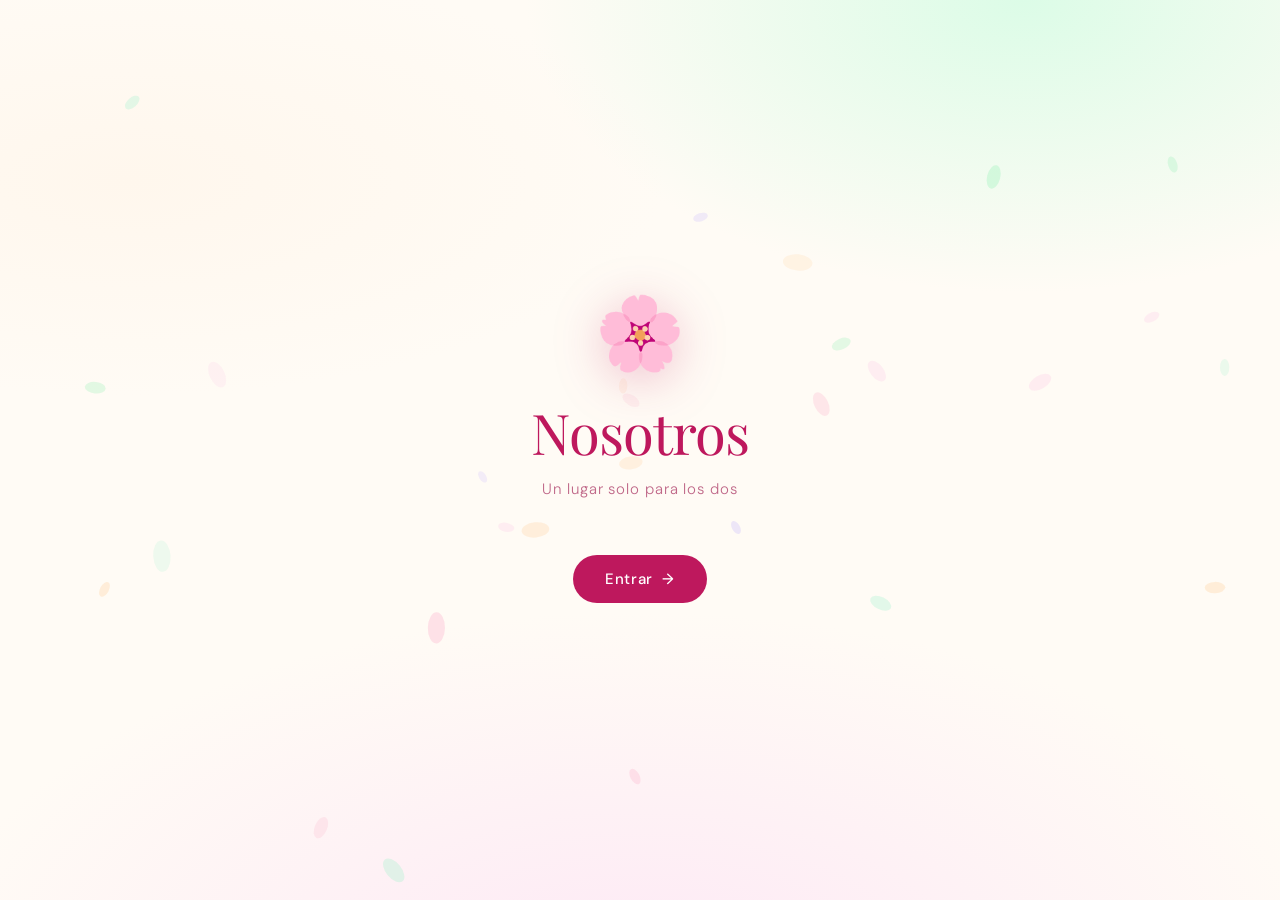
==== commit 595c46e3: "Corazoncitos: nombre editable, ícono de corazón y premios para cualquiera - La sección pasa a llamar" ====
--- a/index.html
+++ b/index.html
@@ -68,8 +68,8 @@
   </div>
 
   <button class="poro-entry" onclick="Nav.irPorotitos()">
-    <span class="poro-entry-icon">🫘</span>
-    <span class="poro-entry-txt"><strong>Porotitos</strong><small>Sumá, restá y canjeá premios</small></span>
+    <span class="poro-entry-icon">💗</span>
+    <span class="poro-entry-txt"><strong id="poroEntryNombre">Corazoncitos</strong><small>Sumá, restá y canjeá premios</small></span>
     <span class="poro-entry-arrow">→</span>
   </button>
 
@@ -112,8 +112,11 @@
 
 <!-- ==================== POROTITOS ==================== -->
 <div id="poro">
-  <p class="cine-tag">🫘 entre nosotros</p>
-  <h2 class="cine-headline">Porotitos</h2>
+  <p class="cine-tag">💕 entre nosotros</p>
+  <h2 class="cine-headline poro-headline">
+    <span id="poroTitulo">Corazoncitos</span>
+    <button id="poroRenombrar" class="poro-renombrar" title="Cambiar el nombre" hidden>✏️</button>
+  </h2>
   <div id="poroContenido"></div>
   <button class="back-btn" onclick="Nav.volverDePorotitos()">← Volver</button>
 </div>
--- a/css/styles.css
+++ b/css/styles.css
@@ -674,3 +674,24 @@
   z-index: 1000; animation: slideIn 0.3s ease both;
 }
 .poro-aviso.error { background: #e11d48; }
+
+/* Corazoncitos: título editable, destinatario del premio, subtítulos */
+.poro-headline { display: flex; align-items: center; justify-content: center; gap: 8px; }
+.poro-renombrar {
+  background: none; border: none; font-size: 16px; cursor: pointer;
+  opacity: 0.45; transition: opacity 0.2s; padding: 4px;
+}
+.poro-renombrar:hover { opacity: 1; }
+.poro-renombrar[hidden] { display: none; }
+.poro-para { display: flex; gap: 8px; }
+.poro-para label {
+  flex: 1; display: flex; align-items: center; justify-content: center; gap: 6px;
+  padding: 9px 8px; border: 1px solid var(--rose-md); border-radius: 10px;
+  font-size: 13px; color: var(--rose-dk); cursor: pointer; background: #fff8fb;
+}
+.poro-para label:has(input:checked) { background: var(--rose-lt); border-color: var(--rose); color: var(--rose); font-weight: 500; }
+.poro-para input { accent-color: var(--rose); }
+.poro-subtitulo {
+  font-size: 11px; letter-spacing: 0.16em; text-transform: uppercase;
+  color: var(--rose); opacity: 0.6; margin: 6px 4px -4px;
+}
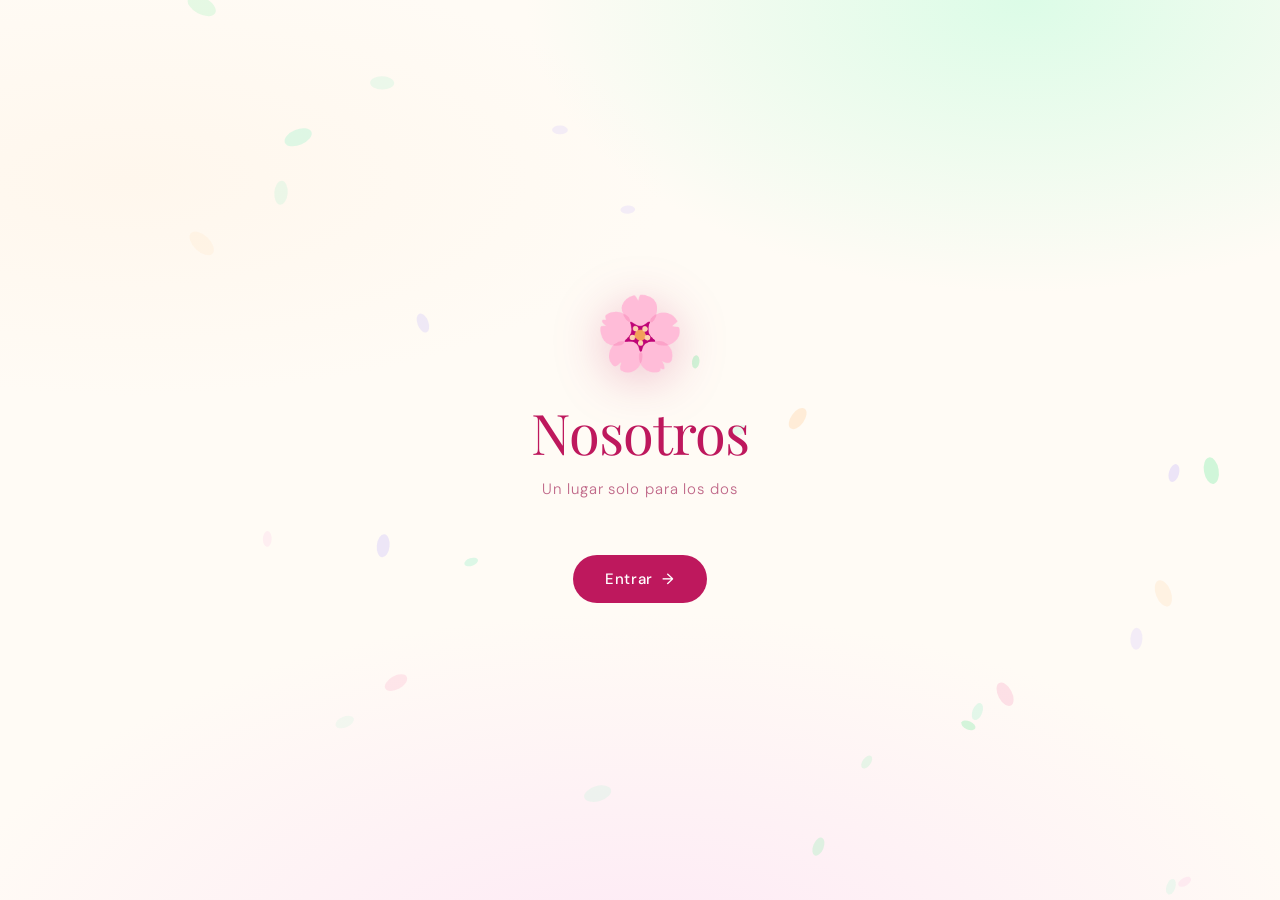
==== commit 009def0a: "Sincronización online de fecha y frases con la cuenta de Google - nube.js: login, usuario y pareja c" ====
--- a/index.html
+++ b/index.html
@@ -21,7 +21,7 @@
   <link rel="manifest" href="[data-uri]" />
 
   <link href="https://fonts.googleapis.com/css2?family=Playfair+Display:ital,wght@0,400;0,500;1,400&family=DM+Sans:wght@300;400;500&display=swap" rel="stylesheet" />
-  <link rel="stylesheet" href="css/styles.css" />
+  <link rel="stylesheet" href="css/styles.css?v=202611202251" />
 </head>
 <body>
 
@@ -58,6 +58,8 @@
   </div>
   <p class="minseg-line" id="minSegLine">— : — actualizando…</p>
 
+  <div id="cuentaEstado" class="cuenta-card" hidden></div>
+
   <div id="mesBadge">
     <p>🎉 ¡Hoy cumplen <strong id="mesNum">0</strong> meses juntos! Feliz mensiversario 💕</p>
   </div>
@@ -90,23 +92,6 @@
     </div>
   </div>
 
-  <div class="sync-section">
-    <button class="panel-toggle" onclick="UI.togglePanel('syncPanel','syncArrow')">
-      <span>🔄 Exportar / Importar datos</span>
-      <span id="syncArrow">▸</span>
-    </button>
-    <div class="collapsible" id="syncPanel">
-      <p class="sync-desc">Exportá el código de tus datos, copialo y pegalo en el otro dispositivo.</p>
-      <button class="sync-btn export" onclick="Sync.exportar()">⬇ Exportar — copiar código</button>
-      <div class="import-area">
-        <p class="sync-desc">Importar en este dispositivo — pegá el código acá:</p>
-        <textarea id="importTextarea" class="import-textarea" rows="3" placeholder="Pegá el código exportado aquí..."></textarea>
-        <button class="sync-btn import-paste" onclick="Sync.importarDesdeTexto()">⬆ Importar</button>
-      </div>
-      <div id="syncMsg" class="sync-msg"></div>
-    </div>
-  </div>
-
   <button class="back-btn" onclick="Nav.volver()">← Volver a la portada</button>
 </div>
 
@@ -121,20 +106,7 @@
   <button class="back-btn" onclick="Nav.volverDePorotitos()">← Volver</button>
 </div>
 
-<!-- ==================== MODAL EXPORTACIÓN ==================== -->
-<div id="exportModal" class="modal-overlay">
-  <div class="modal-box">
-    <p class="modal-title">Tus datos 💕</p>
-    <p class="modal-desc">Copiá este código completo y pegalo en "Importar" en el otro dispositivo. También podés mandarlo por WhatsApp.</p>
-    <textarea id="exportJson" class="modal-textarea" readonly></textarea>
-    <div class="modal-actions">
-      <button class="modal-btn-copy"  onclick="Sync.copiarJson()">📋 Copiar</button>
-      <button class="modal-btn-close" onclick="Sync.cerrarModal()">Cerrar</button>
-    </div>
-  </div>
-</div>
-
 <!-- ==================== SCRIPTS ==================== -->
-<script type="module" src="js/main.js"></script>
+<script type="module" src="js/main.js?v=202611202251"></script>
 </body>
 </html>
--- a/css/styles.css
+++ b/css/styles.css
@@ -328,10 +328,9 @@
 .edit-frase-btn:hover { opacity: 1; }
 
 /* =============================================
-   PANELES COLAPSABLES (frases + sync)
-============================================= */
-.frases-section,
-.sync-section {
+   PANELES COLAPSABLES
+============================================= */
+.frases-section {
   width: 100%;
   max-width: var(--max-w);
   margin-bottom: 24px;
@@ -411,103 +410,6 @@
 }
 .add-frase-btn:hover { background: var(--rose-lt); }
 
-/* Sync */
-.sync-desc {
-  font-size: 12px;
-  color: var(--rose-dk);
-  opacity: 0.6;
-  line-height: 1.5;
-}
-
-.sync-btn {
-  padding: 10px 16px;
-  border-radius: var(--radius-btn);
-  font-family: var(--font-sans);
-  font-size: 13px;
-  font-weight: 500;
-  cursor: pointer;
-  border: none;
-  transition: transform 0.15s ease, box-shadow 0.15s ease;
-}
-.sync-btn:hover { transform: translateY(-1px); }
-
-.sync-btn.export {
-  background: var(--rose);
-  color: white;
-  box-shadow: 0 4px 16px rgba(190,24,93,0.22);
-}
-.sync-btn.export:hover { box-shadow: 0 8px 24px rgba(190,24,93,0.32); }
-
-.sync-btn.import-paste {
-  align-self: flex-start;
-  background: white;
-  color: var(--green);
-  border: 1px solid var(--green-md);
-  box-shadow: 0 4px 16px rgba(110,231,183,0.12);
-}
-.sync-btn.import-paste:hover { box-shadow: 0 8px 24px rgba(110,231,183,0.22); }
-
-.import-area { display: flex; flex-direction: column; gap: 8px; }
-
-.import-textarea {
-  width: 100%;
-  font-size: 11px;
-  font-family: monospace;
-  border: 1px solid #e5e7eb;
-  border-radius: 10px;
-  padding: 10px 12px;
-  resize: none;
-  color: var(--green);
-  background: #f0fdf4;
-  outline: none;
-  transition: border-color 0.2s;
-}
-.import-textarea:focus { border-color: var(--green-md); }
-.import-textarea::placeholder { color: #9ca3af; font-style: italic; font-family: var(--font-sans); }
-
-.sync-msg { font-size: 13px; color: var(--green); font-style: italic; min-height: 20px; }
-.sync-msg.error { color: #e11d48; }
-
-/* =============================================
-   MODAL EXPORTACIÓN
-============================================= */
-.modal-overlay {
-  display: none;
-  position: fixed;
-  inset: 0;
-  background: rgba(0,0,0,0.45);
-  z-index: 999;
-  align-items: center;
-  justify-content: center;
-  padding: 24px;
-}
-.modal-box {
-  background: white;
-  border-radius: var(--radius-card);
-  padding: 28px 24px;
-  width: 100%;
-  max-width: 440px;
-  box-shadow: 0 16px 48px rgba(0,0,0,0.2);
-}
-.modal-title { font-family: var(--font-serif); font-size: 18px; color: var(--rose); margin-bottom: 8px; }
-.modal-desc  { font-size: 12px; color: var(--rose-dk); opacity: 0.6; margin-bottom: 14px; line-height: 1.5; }
-.modal-textarea {
-  width: 100%; height: 90px; font-size: 11px; font-family: monospace;
-  border: 1px solid var(--rose-md); border-radius: 10px; padding: 10px;
-  resize: none; color: var(--rose-dk); background: #fff8fb; outline: none;
-}
-.modal-actions { display: flex; gap: 10px; margin-top: 14px; }
-.modal-btn-copy {
-  flex: 1; padding: 11px; background: var(--rose); color: white;
-  border: none; border-radius: var(--radius-btn);
-  font-family: var(--font-sans); font-size: 14px; font-weight: 500; cursor: pointer;
-}
-.modal-btn-close {
-  padding: 11px 18px; background: none; border: 1px solid #e5e7eb;
-  border-radius: var(--radius-btn); font-family: var(--font-sans);
-  font-size: 14px; color: #6b7280; cursor: pointer;
-}
-
 /* =============================================
    BOTÓN VOLVER
 ============================================= */
@@ -695,3 +597,25 @@
   font-size: 11px; letter-spacing: 0.16em; text-transform: uppercase;
   color: var(--rose); opacity: 0.6; margin: 6px 4px -4px;
 }
+
+/* =============================================
+   ESTADO DE CUENTA / SINCRONIZACIÓN
+============================================= */
+.cuenta-card {
+  display: flex; align-items: center; gap: 12px;
+  width: 100%; max-width: var(--max-w);
+  margin-bottom: 24px; padding: 12px 14px;
+  background: rgba(255,255,255,0.7);
+  border: 1px solid var(--rose-md); border-radius: 16px;
+}
+.cuenta-card[hidden] { display: none; }
+.cuenta-icono { font-size: 22px; flex-shrink: 0; }
+.cuenta-txt { flex: 1; min-width: 0; display: flex; flex-direction: column; gap: 2px; color: var(--rose-dk); }
+.cuenta-txt strong { font-size: 13px; font-weight: 500; color: var(--rose); }
+.cuenta-txt small  { font-size: 11px; opacity: 0.65; line-height: 1.4; overflow-wrap: anywhere; }
+.cuenta-btn {
+  flex-shrink: 0; padding: 8px 12px; border-radius: 10px;
+  font-family: var(--font-sans); font-size: 12px; font-weight: 500; cursor: pointer;
+  background: white; color: var(--rose); border: 1px solid var(--rose-md);
+}
+.cuenta-btn.primary { background: var(--rose); color: white; border-color: var(--rose); }
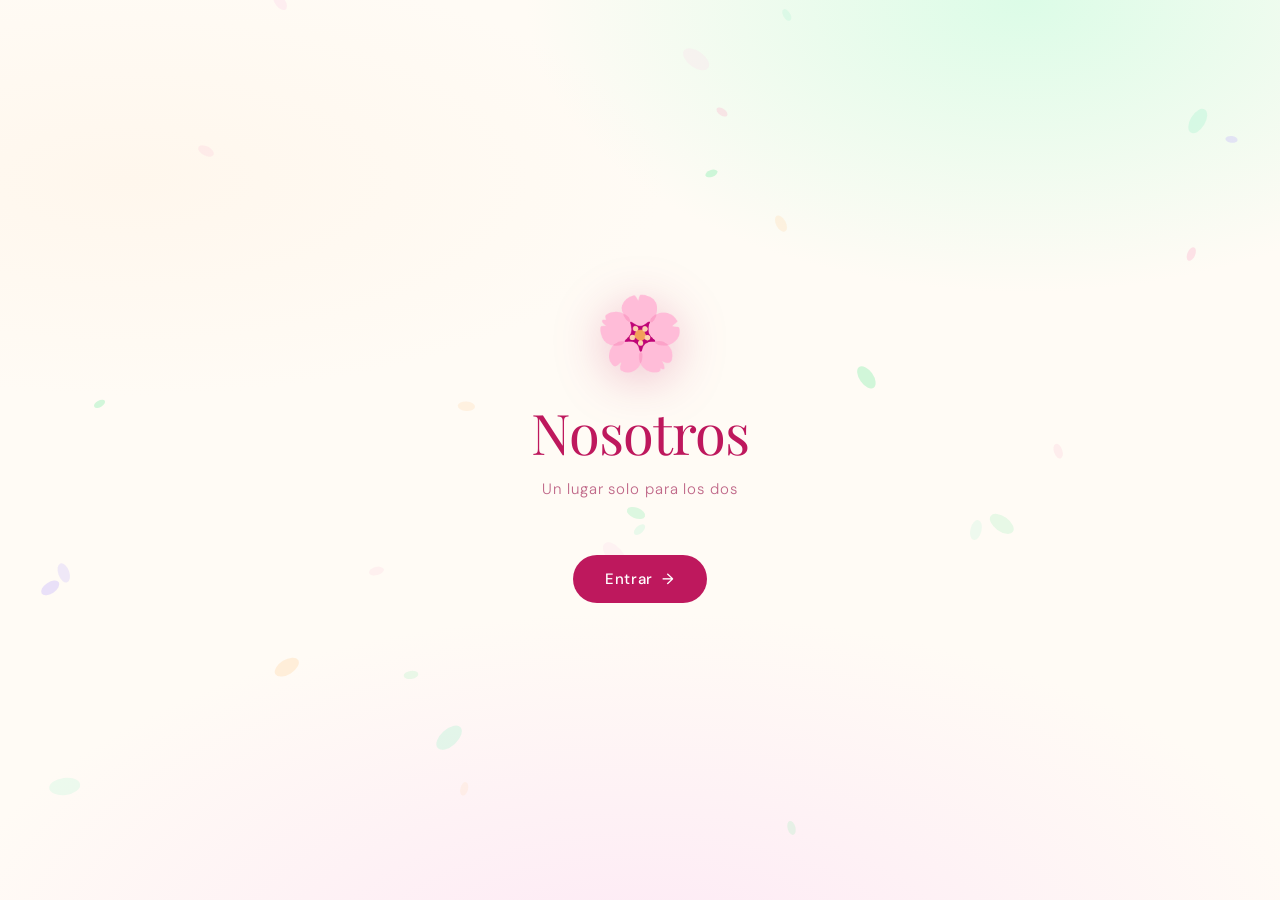
==== commit 364c145f: "Precios de premios: los pone siempre quien no recibe el premio - Un premio para uno mismo se crea si" ====
--- a/index.html
+++ b/index.html
@@ -21,7 +21,7 @@
   <link rel="manifest" href="[data-uri]" />
 
   <link href="https://fonts.googleapis.com/css2?family=Playfair+Display:ital,wght@0,400;0,500;1,400&family=DM+Sans:wght@300;400;500&display=swap" rel="stylesheet" />
-  <link rel="stylesheet" href="css/styles.css?v=202611202251" />
+  <link rel="stylesheet" href="css/styles.css?v=202611202322" />
 </head>
 <body>
 
@@ -107,6 +107,6 @@
 </div>
 
 <!-- ==================== SCRIPTS ==================== -->
-<script type="module" src="js/main.js?v=202611202251"></script>
+<script type="module" src="js/main.js?v=202611202322"></script>
 </body>
 </html>
--- a/css/styles.css
+++ b/css/styles.css
@@ -619,3 +619,10 @@
   background: white; color: var(--rose); border: 1px solid var(--rose-md);
 }
 .cuenta-btn.primary { background: var(--rose); color: white; border-color: var(--rose); }
+
+/* Precio de premios: lo pone quien NO recibe el premio */
+.poro-nota-precio { display: none; }
+.poro-form:has(input[data-yo]:checked) .poro-precio-campo { display: none; }
+.poro-form:has(input[data-yo]:checked) .poro-nota-precio  { display: block; }
+.poro-falta.espera { color: var(--rose-dk); opacity: 0.6; white-space: normal; font-style: italic; }
+.poro-card.destacado { border-color: var(--rose); box-shadow: 0 4px 24px rgba(190,24,93,0.15); }
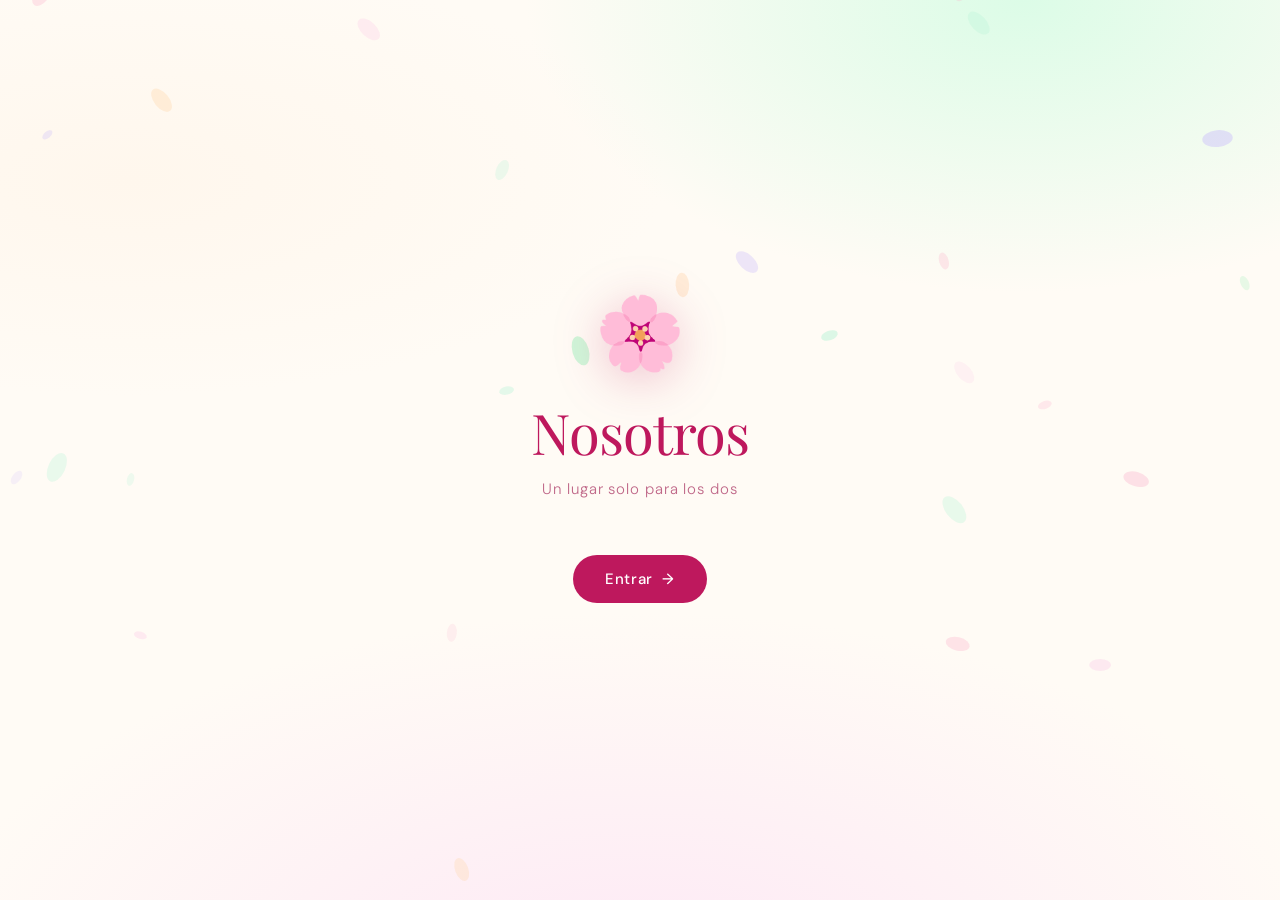
==== commit 3c559d22: "Nueva sección Momentos: recuerdos con foto, fecha, hora, lugar y comentario - Pantalla propia con no" ====
--- a/index.html
+++ b/index.html
@@ -21,7 +21,7 @@
   <link rel="manifest" href="[data-uri]" />
 
   <link href="https://fonts.googleapis.com/css2?family=Playfair+Display:ital,wght@0,400;0,500;1,400&family=DM+Sans:wght@300;400;500&display=swap" rel="stylesheet" />
-  <link rel="stylesheet" href="css/styles.css?v=202611202322" />
+  <link rel="stylesheet" href="css/styles.css?v=202611202343" />
 </head>
 <body>
 
@@ -75,6 +75,12 @@
     <span class="poro-entry-arrow">→</span>
   </button>
 
+  <button class="poro-entry mom-entry" onclick="Nav.irMomentos()">
+    <span class="poro-entry-icon">📸</span>
+    <span class="poro-entry-txt"><strong id="momEntryNombre">Momentos</strong><small>Nuestros recuerdos juntos</small></span>
+    <span class="poro-entry-arrow">→</span>
+  </button>
+
   <div class="frase-card">
     <button class="edit-frase-btn" onclick="Frases.toggleEdit()" title="Editar frase">✏️</button>
     <p class="frase-display" id="fraseDisplay"></p>
@@ -106,7 +112,18 @@
   <button class="back-btn" onclick="Nav.volverDePorotitos()">← Volver</button>
 </div>
 
+<!-- ==================== MOMENTOS ==================== -->
+<div id="mom">
+  <p class="cine-tag">📸 nuestros recuerdos</p>
+  <h2 class="cine-headline poro-headline">
+    <span id="momTitulo">Momentos</span>
+    <button id="momRenombrar" class="poro-renombrar" title="Cambiar el nombre" hidden>✏️</button>
+  </h2>
+  <div id="momContenido"></div>
+  <button class="back-btn" onclick="Nav.volverDeMomentos()">← Volver</button>
+</div>
+
 <!-- ==================== SCRIPTS ==================== -->
-<script type="module" src="js/main.js?v=202611202322"></script>
+<script type="module" src="js/main.js?v=202611202343"></script>
 </body>
 </html>
--- a/css/styles.css
+++ b/css/styles.css
@@ -425,7 +425,7 @@
 /* =============================================
    POROTITOS
 ============================================= */
-#poro {
+#poro, #mom {
   display: none;
   min-height: 100vh;
   flex-direction: column;
@@ -436,9 +436,9 @@
     radial-gradient(ellipse 60% 40% at 10% 85%, #d1fae5 0%, transparent 55%),
     var(--cream);
 }
-#poro.visible { animation: slideIn 0.7s cubic-bezier(0.22,1,0.36,1) both; }
-#poro .cine-headline { margin-bottom: 28px; }
-#poroContenido { width: 100%; max-width: var(--max-w); display: flex; flex-direction: column; gap: 14px; }
+#poro.visible, #mom.visible { animation: slideIn 0.7s cubic-bezier(0.22,1,0.36,1) both; }
+#poro .cine-headline, #mom .cine-headline { margin-bottom: 28px; }
+#poroContenido, #momContenido { width: 100%; max-width: var(--max-w); display: flex; flex-direction: column; gap: 14px; }
 
 /* Botón de entrada desde la pantalla principal */
 .poro-entry {
@@ -626,3 +626,59 @@
 .poro-form:has(input[data-yo]:checked) .poro-nota-precio  { display: block; }
 .poro-falta.espera { color: var(--rose-dk); opacity: 0.6; white-space: normal; font-style: italic; }
 .poro-card.destacado { border-color: var(--rose); box-shadow: 0 4px 24px rgba(190,24,93,0.15); }
+
+/* =============================================
+   MOMENTOS
+============================================= */
+.mom-entry { margin-top: -12px; background: linear-gradient(135deg, #ffffff, #fff7ed); border-color: #fed7aa; box-shadow: 0 4px 20px rgba(254,215,170,0.25); }
+.mom-entry .poro-entry-txt, .mom-entry .poro-entry-arrow { color: #9a3412; }
+.mom-nuevo { align-self: stretch; padding: 13px; font-size: 15px; }
+
+.mom-lista { display: flex; flex-direction: column; gap: 12px; }
+.mom-item {
+  display: flex; gap: 14px; align-items: stretch; text-align: left;
+  padding: 10px; background: white; cursor: pointer;
+  border: 1px solid var(--rose-md); border-radius: var(--radius-card);
+  box-shadow: 0 4px 20px rgba(251,182,206,0.15);
+  font-family: var(--font-sans);
+  transition: transform 0.2s ease;
+}
+.mom-item:hover { transform: translateY(-2px); }
+.mom-mini {
+  width: 92px; height: 92px; flex-shrink: 0; object-fit: cover;
+  border-radius: 14px; background: var(--rose-lt);
+}
+.mom-mini.vacia { display: flex; align-items: center; justify-content: center; font-size: 28px; opacity: 0.6; }
+.mom-item-txt { display: flex; flex-direction: column; gap: 4px; min-width: 0; padding: 4px 4px 4px 0; }
+.mom-item-txt strong { font-family: var(--font-serif); font-weight: 500; font-size: 17px; color: var(--rose); overflow-wrap: anywhere; }
+.mom-item-txt small { font-size: 12px; color: var(--rose-dk); opacity: 0.6; }
+.mom-item-txt em {
+  font-size: 13px; color: var(--rose-dk); opacity: 0.8;
+  display: -webkit-box; -webkit-line-clamp: 2; -webkit-box-orient: vertical; overflow: hidden;
+}
+
+.mom-volver { align-self: flex-start; font-size: 13px; color: var(--rose); opacity: 0.8; text-decoration: none; }
+.mom-detalle { padding: 12px 12px 18px; gap: 12px; }
+.mom-foto { width: 100%; border-radius: 14px; display: block; background: var(--rose-lt); }
+.mom-titulo { font-family: var(--font-serif); font-size: 24px; color: var(--rose); padding: 0 6px; line-height: 1.25; }
+.mom-datos { display: flex; flex-direction: column; gap: 4px; padding: 0 6px; font-size: 13px; color: var(--rose-dk); opacity: 0.75; }
+.mom-datos span::first-letter { text-transform: uppercase; }
+.mom-comentario {
+  margin: 0 6px; padding: 12px 14px; border-radius: 12px; background: #fff8fb;
+  font-family: var(--font-serif); font-style: italic; font-size: 15px; color: var(--rose-dk); line-height: 1.5;
+  white-space: pre-wrap; overflow-wrap: anywhere;
+}
+.mom-detalle .poro-mini, .mom-detalle .poro-row { padding: 0 6px; }
+
+.mom-foto-caja {
+  width: 100%; border-radius: 14px; overflow: hidden; background: #fff8fb;
+  border: 1px dashed var(--rose-md);
+}
+.mom-foto-caja img { width: 100%; display: block; max-height: 360px; object-fit: cover; }
+.mom-foto-caja.vacia {
+  display: flex; align-items: center; justify-content: center; min-height: 150px;
+  font-family: var(--font-sans); font-size: 15px; color: var(--rose); cursor: pointer;
+}
+.mom-campo { flex: 1; min-width: 130px; display: flex; flex-direction: column; gap: 4px; font-size: 11px; color: var(--rose-dk); opacity: 0.8; }
+textarea.poro-input { resize: vertical; line-height: 1.45; }
+.poro-btn:disabled { opacity: 0.5; cursor: default; transform: none; }
